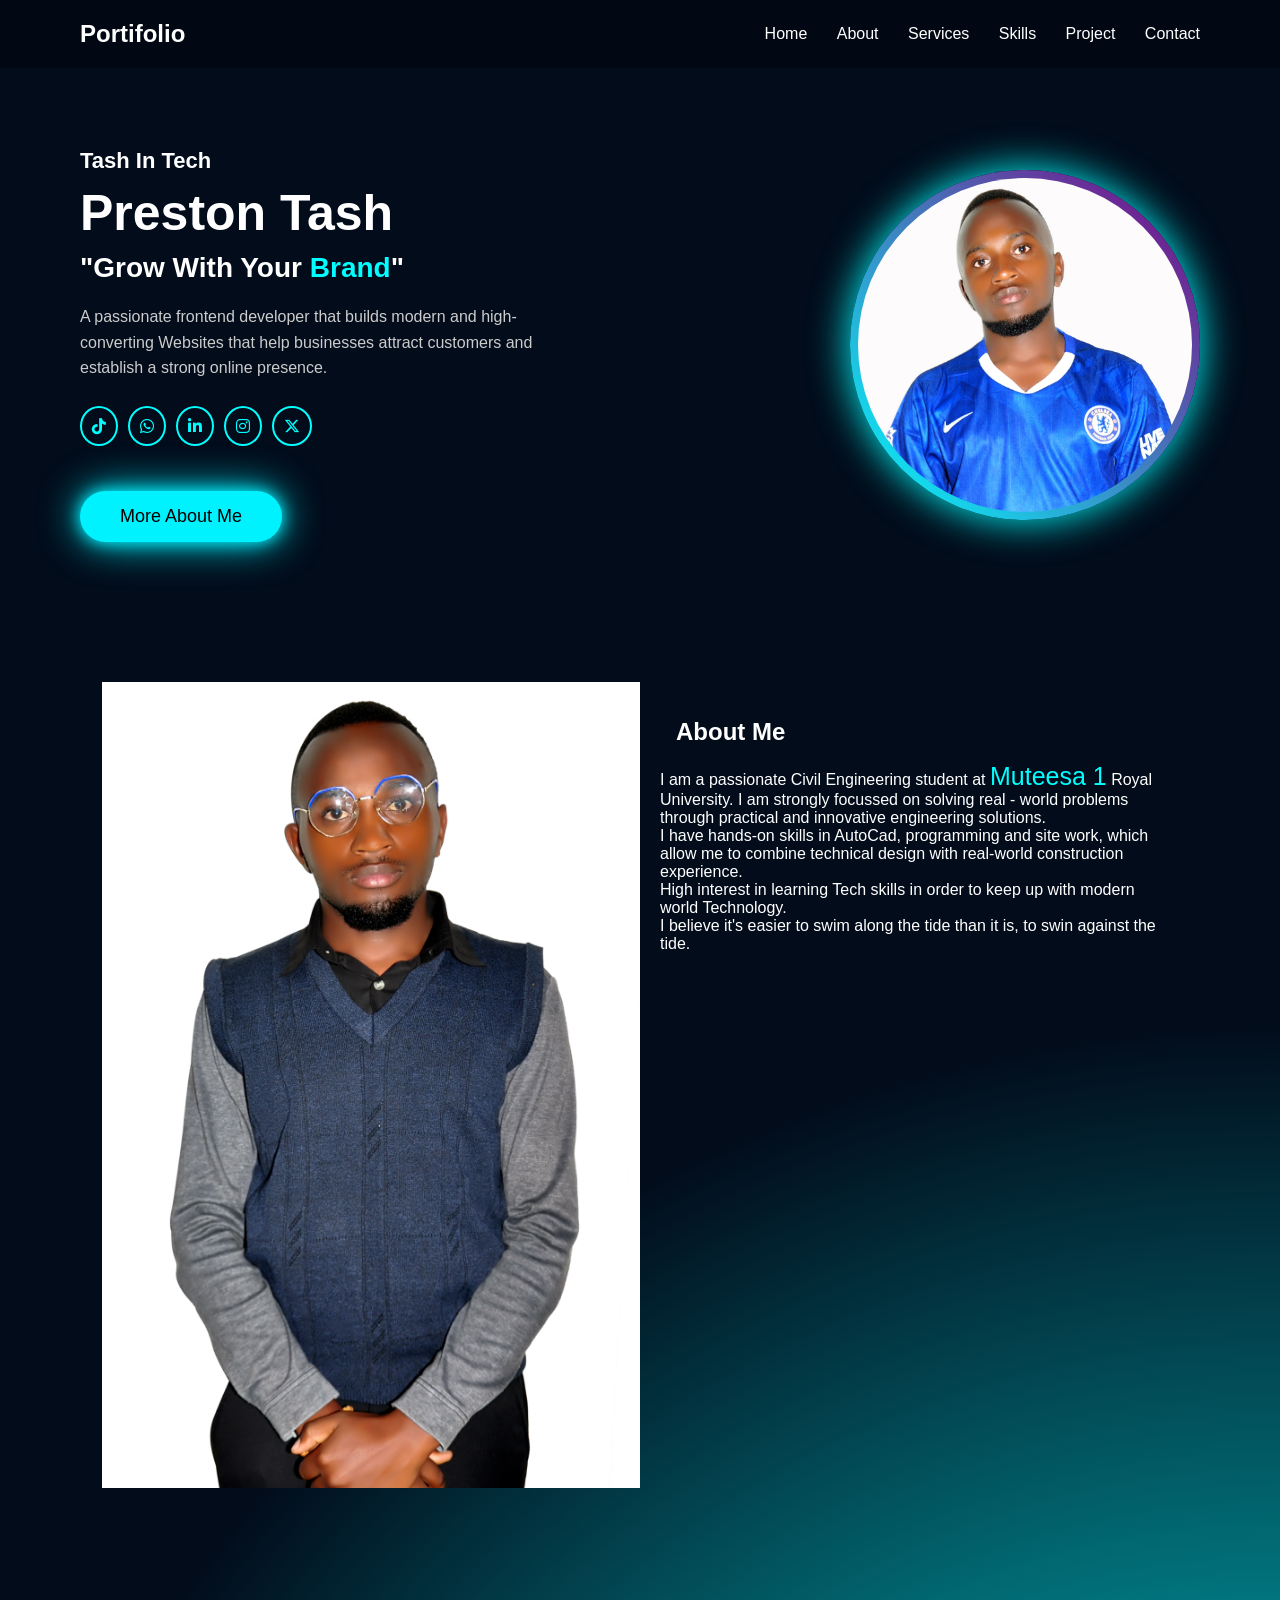
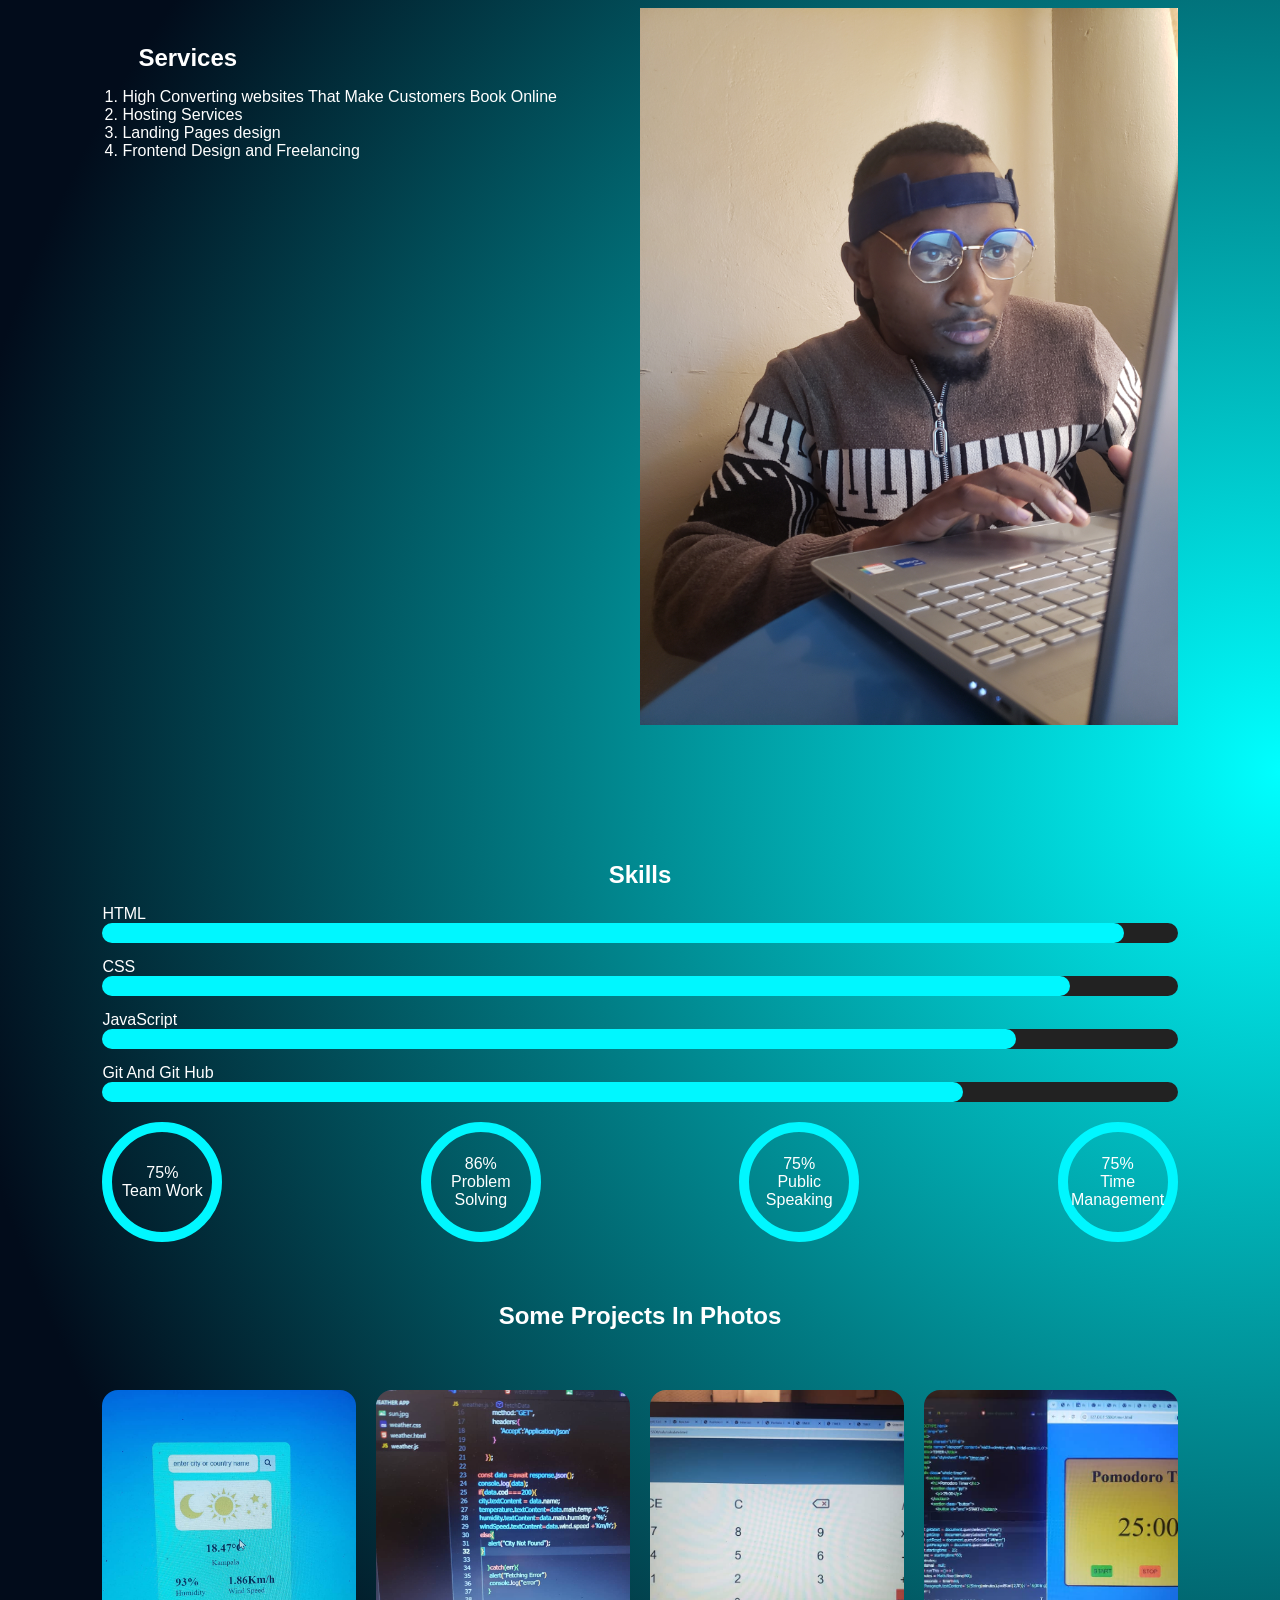
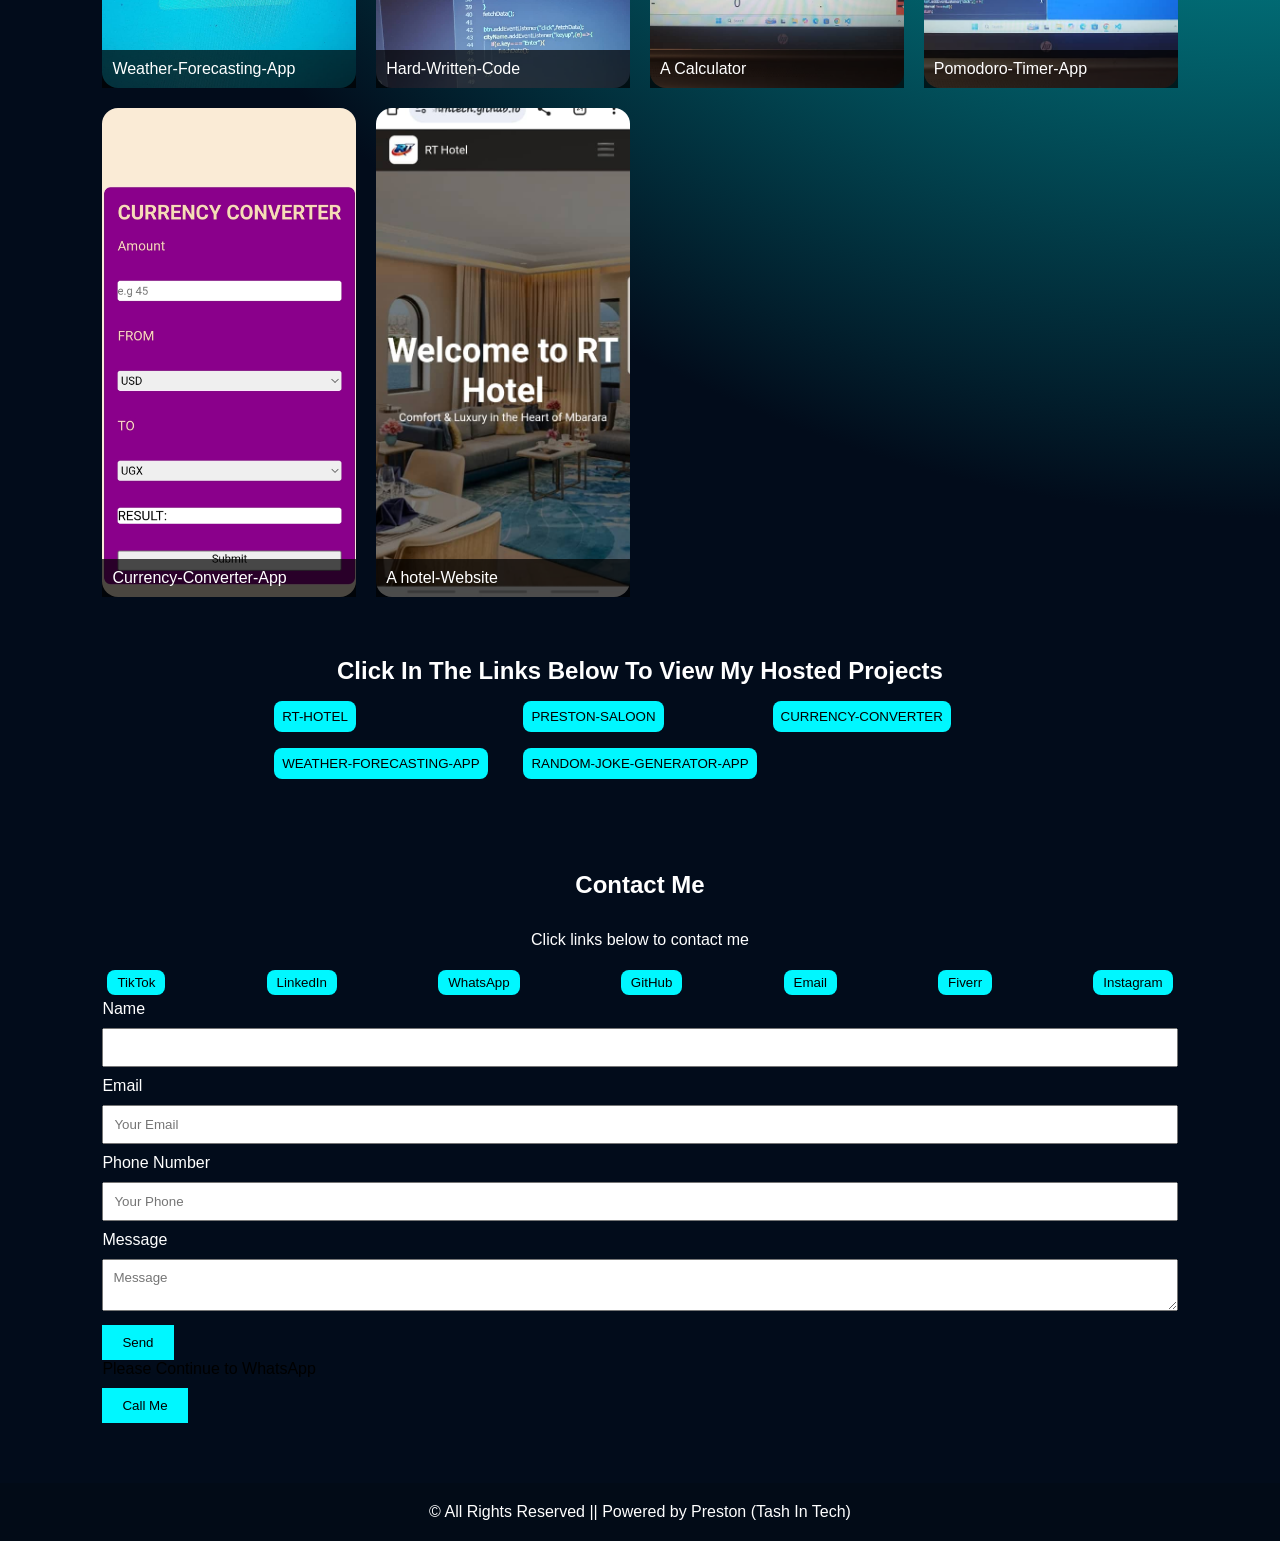
==== index.html @ aee13a24 "Update and rename preston.html to index.html" ====
<!DOCTYPE html>
<html lang="en">
<head>
  <meta charset="UTF-8">
  <title>Portfolio Hero</title>
  <link rel="stylesheet" href="preston.css">
  <link rel="stylesheet" href="https://cdnjs.cloudflare.com/ajax/libs/font-awesome/6.5.0/css/all.min.css">
</head>
<body>

<header class="animate">
  <div class="logo"class="animate" >Portifolio</div>
  <nav>
    <a href="#home" class="animate">Home</a>
    <a href="#about" class="animate">About</a>
    <a href="#services" class="animate">Services</a>
    <a href="#skills" class="animate">Skills</a>
    <a href="#project" class="animate">Project</a>
    <a href="#contactForm" class="animate">Contact</a>
  </nav>
</header>

<section class="hero" id="home">
  <div class="hero-text">
    <h3 class="animate">Tash In Tech</h3>
    <h1 class="animate">Preston Tash</h1>
    <h2 class="animate">"Grow With Your <span>Brand</span>"</h2>
    <p class="animate">
      A passionate frontend developer that builds modern and high-converting Websites that help businesses attract customers and establish a strong online presence.
    </p>
<div class="social-links animate" >
  <a href="https://www.tiktok.com/@tashintech" target="_blank" class="icon tiktok"><i class="fa-brands fa-tiktok"></i></a>
  <a href="https://wa.me/256759258767"target="_blank" class="icon whatsapp"><i class="fa-brands fa-whatsapp"></i></a>
  <a href="https://www.linkedin.com/in/" target="_blank" class="icon linkedin"><i class="fa-brands fa-linkedin-in"></i></a>
  <a href="https://www.instagram.com/tashintech2" target="_blank" class="icon instagram"><i class="fa-brands fa-instagram"></i></a>
  <a href="https://www.twitter.com/TASHPRESTON2" target="_blank" class="icon x"><i class="fa-brands fa-x-twitter"></i></a>
</div>
    <a href="#about"><button class="button-more animate" class="animate">More About Me</button></a>
  </div>

  <div class="hero-img">
    <div class="glow">
      <img src="assets/prestontash.jpg" alt="profile photo" loading="lazy">
    </div>
  </div>
</section>
<section id="about">
<img src="assets/tashobya.JPG" alt="My photo" loading="lazy">
<div>
<h2 class="animate" id="about">About Me</h2>
<p class="animate">
I am a passionate Civil Engineering student at <span class="university">Muteesa 1</span> Royal  University. I am strongly focussed on solving 
real - world problems through practical and innovative engineering solutions.
</p>
<p class="animate">I have hands-on skills in AutoCad, programming and site work, which allow me to combine technical design with real-world construction experience.</p>
<p class="animate">High interest in learning Tech skills in order to keep up with modern world Technology. </p>
<p class="animate">I believe it's easier to swim along the tide than it is, to swin against the tide.</p>
</div>
</section>

<section id="services">
<div>
<h2 class="animate">Services</h2>
<ol class="animate">
  <li>High Converting websites That Make Customers Book Online</li>
  <li>Hosting Services</li>
  <li>Landing Pages design</li>
  <li>Frontend Design and Freelancing</li>
</ol>
</div>
<img src="assets/kapllay.jpg" alt="me while building a portifolio">
</section>

<section id="skills">
<h2 class="skill-head animate">Skills</h2>

<div class="skills-bars animate">
<p class="animate">HTML</p>
<div class="skill-bar animate"><div style="width:95%"></div></div>

<p class="animate">CSS</p>
<div class="skill-bar animate"><div style="width:90%"></div></div>

<p class="animate">JavaScript</p>
<div class="skill-bar animate"><div style="width:85%"></div></div>

<p class="animate">Git And Git Hub</p>
<div class="skill-bar animate"><div style="width:80%"></div></div>
</div>

<div class="circles">
<div class="circle animate">75%<br>Team Work</div>
<div class="circle animate">86%<br>Problem Solving</div>
<div class="circle animate">75%<br>Public Speaking</div>
<div class="circle animate">75%<br>Time Management</div>
</div>
</section>

<div id="project" class="animate"><h2>Some Projects In Photos </h2></div>
<section class="projects" id="projects">


<div class="project">
<img width="40" src="assets/weather-app.jpeg" loading="lazy" alt="weather-app">
<p class="animate">Weather-Forecasting-App</p>
</div>

<div class="project">
<img src="assets/writtencode.jpeg" alt="written-code" loading="lazy">
<p class="animate">Hard-Written-Code</p>
</div>

<div class="project">
<img src="assets/calculator.jpeg" alt="calculator-app" loading="lazy">
<p class="animate">A Calculator</p>
</div>

<div class="project">
<img src="assets/pomodoro-timer.jpeg" alt="weather-app" loading="lazy">
<p class="animate">Pomodoro-Timer-App</p>
</div>
<div class="project">
  <img src="assets/currency-converter.jpeg" alt="currency converter" loading="lazy">
<p class="animate">Currency-Converter-App</p>
</div>

<div class="project">
  <img src="assets/Hotel-website.jpeg" alt="hotel-website" loading="lazy">
<p class="animate">A hotel-Website</p>
</div>
</section>


<div class="project-links animate">
  <h2 class="animate">Click In The Links Below To View My Hosted Projects</h2>
  <div class="specific-project">
<a href="https://tashintech.github.io/RT-HOTEL/" target="_blank"><button>RT-HOTEL</button></a>
<a href="https://tashintech.github.io/preston-saloon/" target="_blank"><button>PRESTON-SALOON</button></a>
<a href="https://tashintech.github.io/Currency-converter/" target="_blank"><button>CURRENCY-CONVERTER</button></a>

<a href="https://tashintech.github.io/Weather-app/" target="_blank"><button>WEATHER-FORECASTING-APP</button></a>
<a href="https://tashintech.github.io/Dad-Jokes-Generator/" target="_blank"><button>RANDOM-JOKE-GENERATOR-APP</button></a>
</div>

</div>


<section id="contact">
<h2 class="animate contact">Contact Me</h2>
<p class="animate contact">Click links below to contact me</p>

<div class="contact-links animate">
<a  class="animate" href="https://www.tiktok.com/@TashInTech" target="_blank"><button>TikTok</button></a>
<a  class="animate" href="https://www.Linkedin.com/in/preston-tash-123456/" target="_blank"><button>LinkedIn</button></a>
<a  class="animate" href="https://wa.me/256759258767" target="_blank"><button>WhatsApp</button></a>
<a  class="animate" href="https://github.com/tashintech" target="_blank"><button>GitHub</button></a>
<a  class="animate" href="mailto:tashpreston2002@gmail.com" target="_blank"><button>Email</button></a>
<a  class="animate" href="https://www.fiverr.com/prestontash" target="_blank"><button>Fiverr</button></a>
<a  class="animate"  href="https://www.instagram.com/tashintech2" target="_blank"><button>Instagram</button></a>
</div>

<form id="contactForm" method="POST" action="https://formsubmit.co/tashpreston2002@gmail.com">
  <!--Form submit settings-->

        <input type="hidden" name="_subject" value="New Booking Request">
      <input type="hidden" name="_captcha" value="false">
      <input type="hidden" name="_template" value="table">

  <label  for="name">Name</label>
  <input type="text" id="name" name="name" required>
 <label for="email">Email</label>
<input type="email" id="email" name="email" placeholder="Your Email" required>
<label for="phone-number">Phone Number</label>
<input type="tel" id="phone" name="phone-number" placeholder="Your Phone" required>
<label for="message">Message</label>
<textarea name="message" id="message"  placeholder="Message"></textarea>
<button type="submit" class="animate">Send</button>
</form>
<p class="caution">Please Continue to WhatsApp </p>

<button class="call-btn animate" onclick="window.location.href='tel:759258767'">Call Me</button>
</section>

<footer>
<p class="animate">© All Rights Reserved || Powered by Preston (Tash In Tech)</p>
</footer>

<script src="preston.js" defer></script>
</body>

</html>
---- preston.css ----
* {
  margin: 0;
  padding: 0;
  box-sizing: border-box;
  font-family: Arial, sans-serif;
}

body {
  background: radial-gradient(circle at right, #0ff, #020c1b, #020c1b);
  color: white;
}

/* NAVBAR */
header {
  display: flex;
  justify-content: space-between;
  align-items: center;
  padding: 20px 80px;
  background: rgba(0,0,0,0.3);
}

.logo {
  font-size: 24px;
  font-weight: bold;
}

nav a {
  margin-left: 25px;
  text-decoration: none;
  color: white;
  font-size: 16px;
}

/* HERO */
.hero {
  display: flex;
  justify-content: space-between;
  align-items: center;
  padding: 80px;
}

.hero-text {
  max-width: 500px;
}

.hero-text h3 {
  font-size: 22px;
  margin-bottom: 10px;
}

.hero-text h1 {
  font-size: 50px;
  margin-bottom: 10px;
}

.hero-text h2 {
  font-size: 28px;
}

.hero-text span {
  color: #00ffff;
}

.hero-text p {
  margin-top: 20px;
  line-height: 1.6;
  color: #ccc;
}

.social-links {
  margin: 25px 0;
  display: flex;
}

.social-links i{
  border: 2px solid cyan;
  border-radius: 50%;
  padding: 10px;
  margin-right: 10px;
  color: cyan;
  cursor: pointer;
}

/* Glow Button */
.button-more {
  margin-top: 20px;
  padding: 15px 40px;
  border: none;
  border-radius: 30px;
  font-size: 18px;
  cursor: pointer;
  color: #000;
  background: #00f2ff;
  box-shadow: 0 0 15px #00f2ff, 0 0 40px #00f2ff;
  transition: 0.3s;
}

.button-more:hover {
  box-shadow: 0 0 30px #00f2ff, 0 0 70px #00f2ff;
  transform: scale(1.05);
}


/* IMAGE GLOW */
.hero-img .glow {
  width: 350px;
  height: 350px;
  border-radius: 50%;
  padding: 8px;
  background: linear-gradient(45deg, cyan, purple);
  display: flex;
  justify-content: center;
  align-items: center;
  box-shadow: 0 0 40px cyan;
}

.hero-img img {
  width: 100%;
  height: 100%;
  border-radius: 50%;
  object-fit: cover;
}



/* ABOUT & SERVICES */
#about,#services{
display:flex;
flex-wrap:wrap;
padding:60px 8%;
}
.university{
  color: #00ffff;
  font-size: 25px;
}

#about h2,#services h2{
  padding: 1rem;
}

#about img,#services img{
width:50%;
object-fit:cover;
}

#about div,#services div{
width:50%;
padding:20px;
}

/* SKILLS */
#skills{
  padding:60px 8%}

  .skill-head{
    text-align: center;
  }

#skills h2{
padding: 1rem;
}

.skill-bar{
background:#222;
border-radius:10px;
margin-bottom:15px;
}

img:hover{
  transform: scale(1.1);
  transition: 0.8s;
}

.skill-bar div{
background:#00f7ff;
height:20px;
border-radius:10px;
}

.circles{
display:flex;
justify-content: space-between;
gap:20px;
margin-top:20px;
flex-wrap:wrap;
}

.circle{
width:120px;
height:120px;
border-radius:50%;
border:10px solid #00f7ff;
display:flex;
align-items:center;
justify-content:center;
text-align:center;
}

/* PROJECTS */
#project{
  text-align: center;
}
.projects{
display:grid;
grid-template-columns:repeat(auto-fit,minmax(250px,1fr));
gap:20px;
padding:60px 8%;
}

.project{
position:relative;
}

.project img{
  object-fit: cover;
  width: 100%;
  height: 100%;
  border-radius: 1rem;
}

.project p{
position:absolute;
bottom:0;
background:rgba(0,0,0,0.7);
width:100%;
padding:10px;
}

.project-links{
  display: flex;
  flex-direction: column;
  justify-content: center;
  align-items: center;
}
.specific-project{
  display: grid;
  grid-template-columns: 1fr 1fr 1fr;
  margin-top: 1rem;
  margin-bottom:1rem ;
  gap: 1rem;
}
.specific-project button{
  background:#00f7ff;
  border: none;
  border-radius: 0.5rem;
  padding: 0.5rem;
}

/* CONTACT */
#contact{
background:linear-gradient(rgba(0,0,0,0.6)),url("/assets/prestontash.jpg");
background-size:cover;
padding:60px 8%;
}

.contact{
  text-align: center;
  color:white;
padding: 1rem;
}
.contact-links{
  display: flex;
  justify-content: space-between;
  align-items: center;
}
.contact-links button{
  background:#00f7ff;
  border: none;
  padding:5px 10px;
  border-radius: 0.5rem;
}

.contact-links a{
margin:5px;
color:black;
text-decoration:none;
}

form input,form textarea{
width:100%;
padding:10px;
margin:10px 0;
}

form button{
padding:10px 20px;
border:none;
background:#00f7ff;
cursor:pointer;
}

.call-btn{
margin-top:10px;
padding:10px 20px;
background:#00f7ff;
border:none;
cursor:pointer;
}
.caution{
  color: black;
}
label{
  color: white;
}

/* FOOTER */
footer{
text-align:center;
padding:20px;
background:#020b17;
}

 /*ANIMATION*/ 
.animate{
opacity:0;
transform:translateY(-40px);
}

.animate.show{
animation:bounceIn 0.9s ease forwards;
}

@keyframes bounceIn{
to{
opacity: 1;
transform: translateY(0);
}}
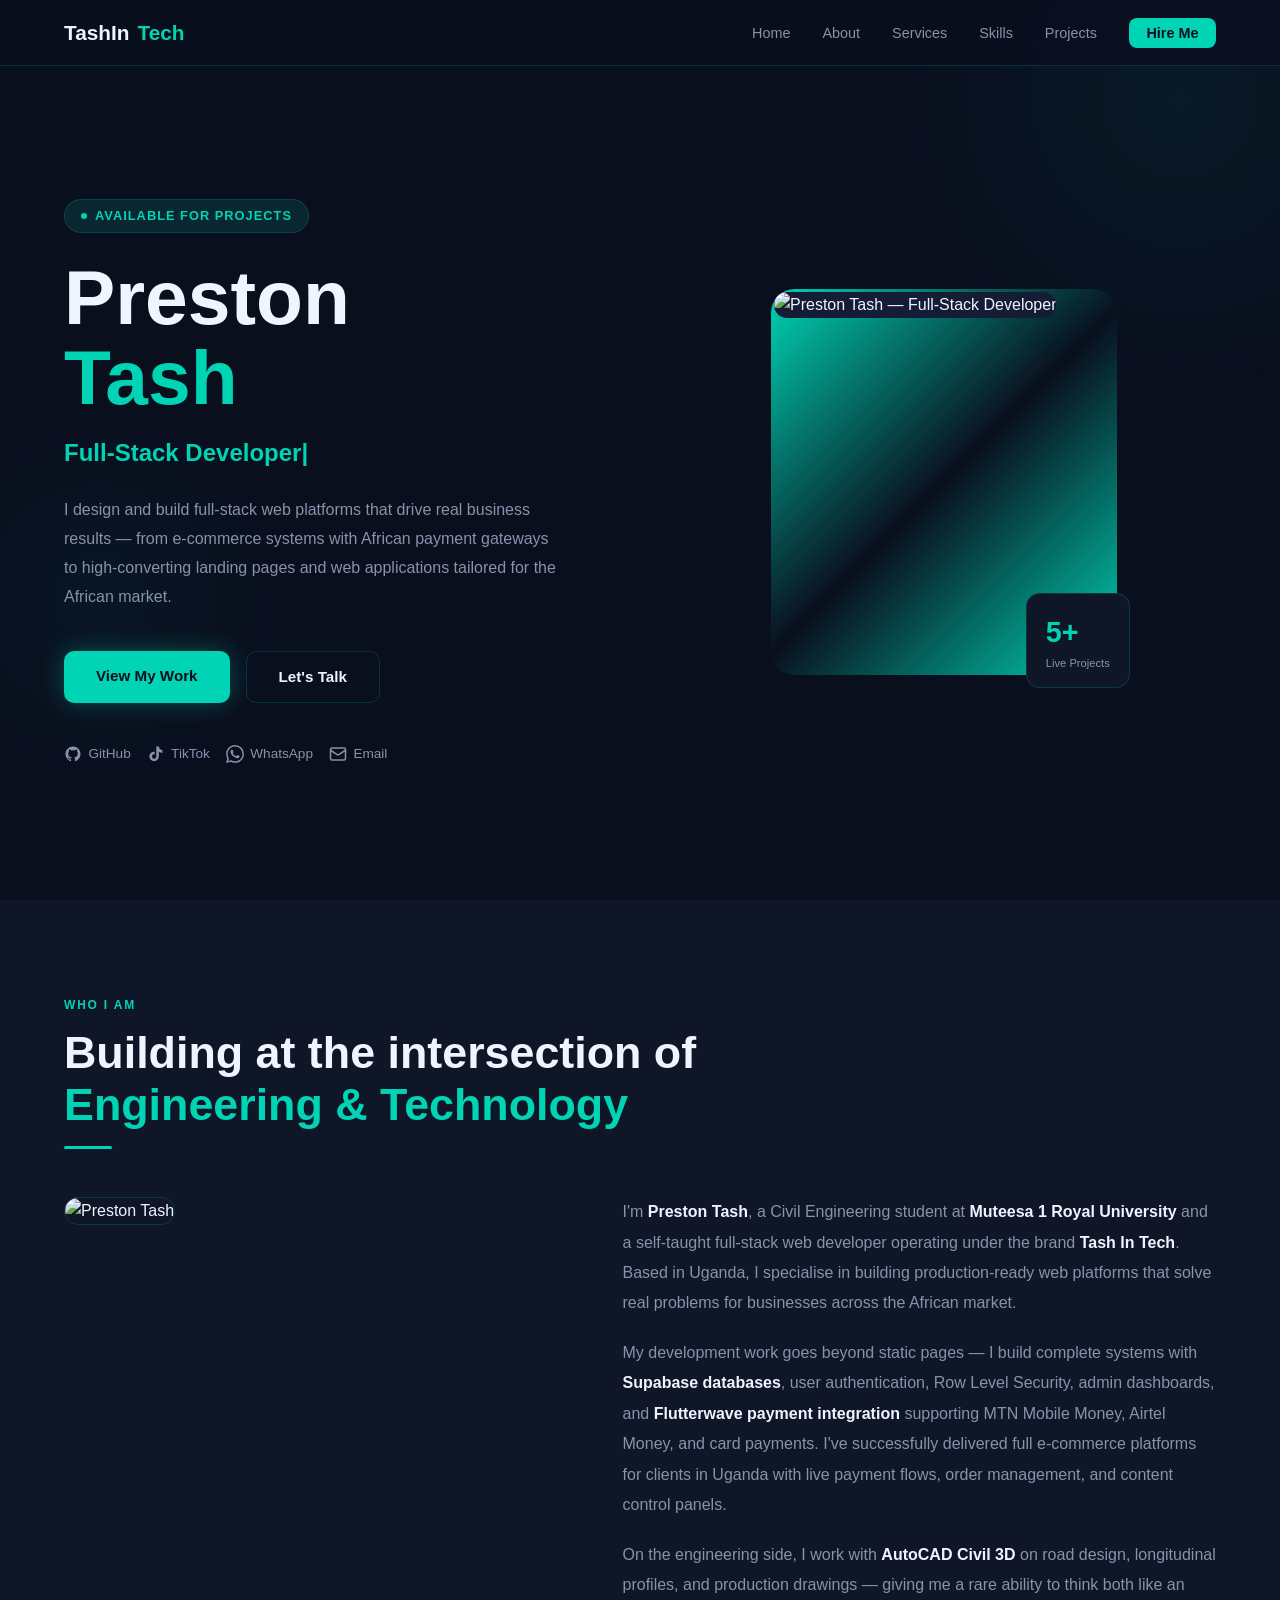
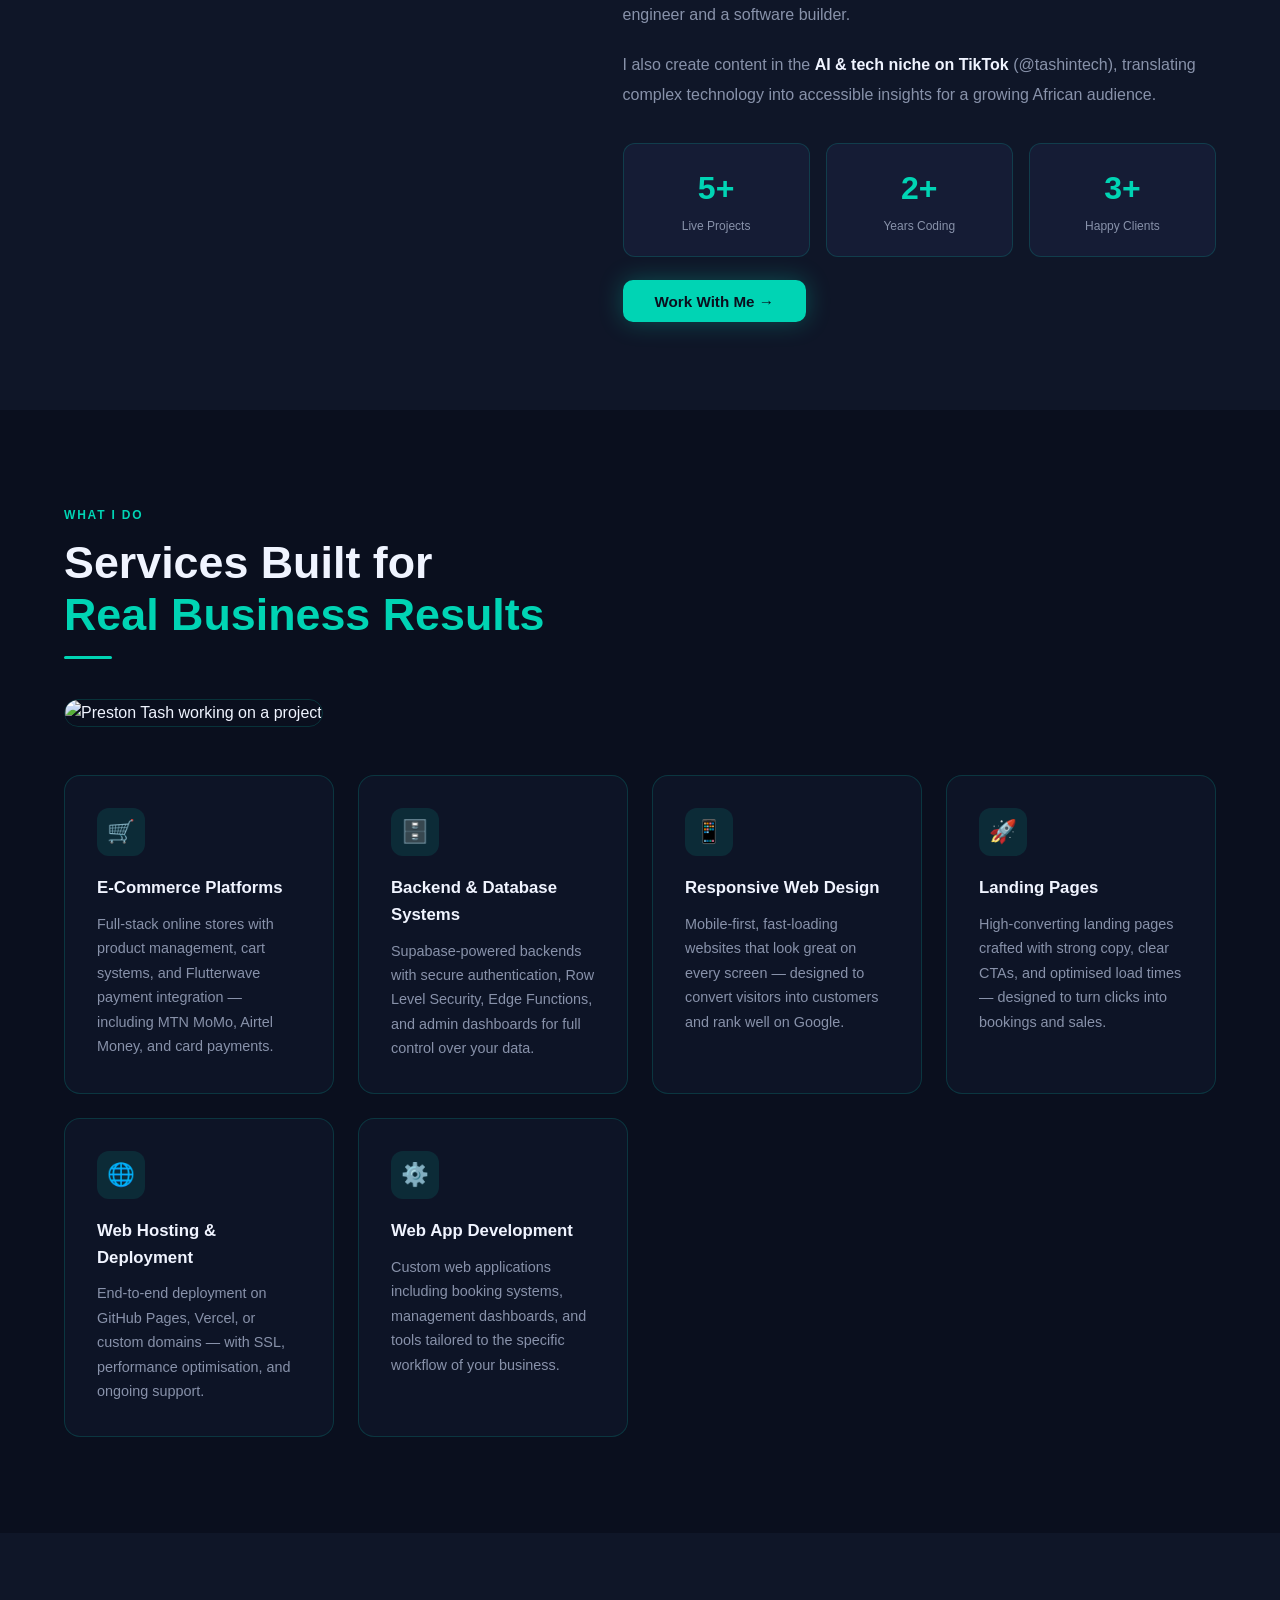
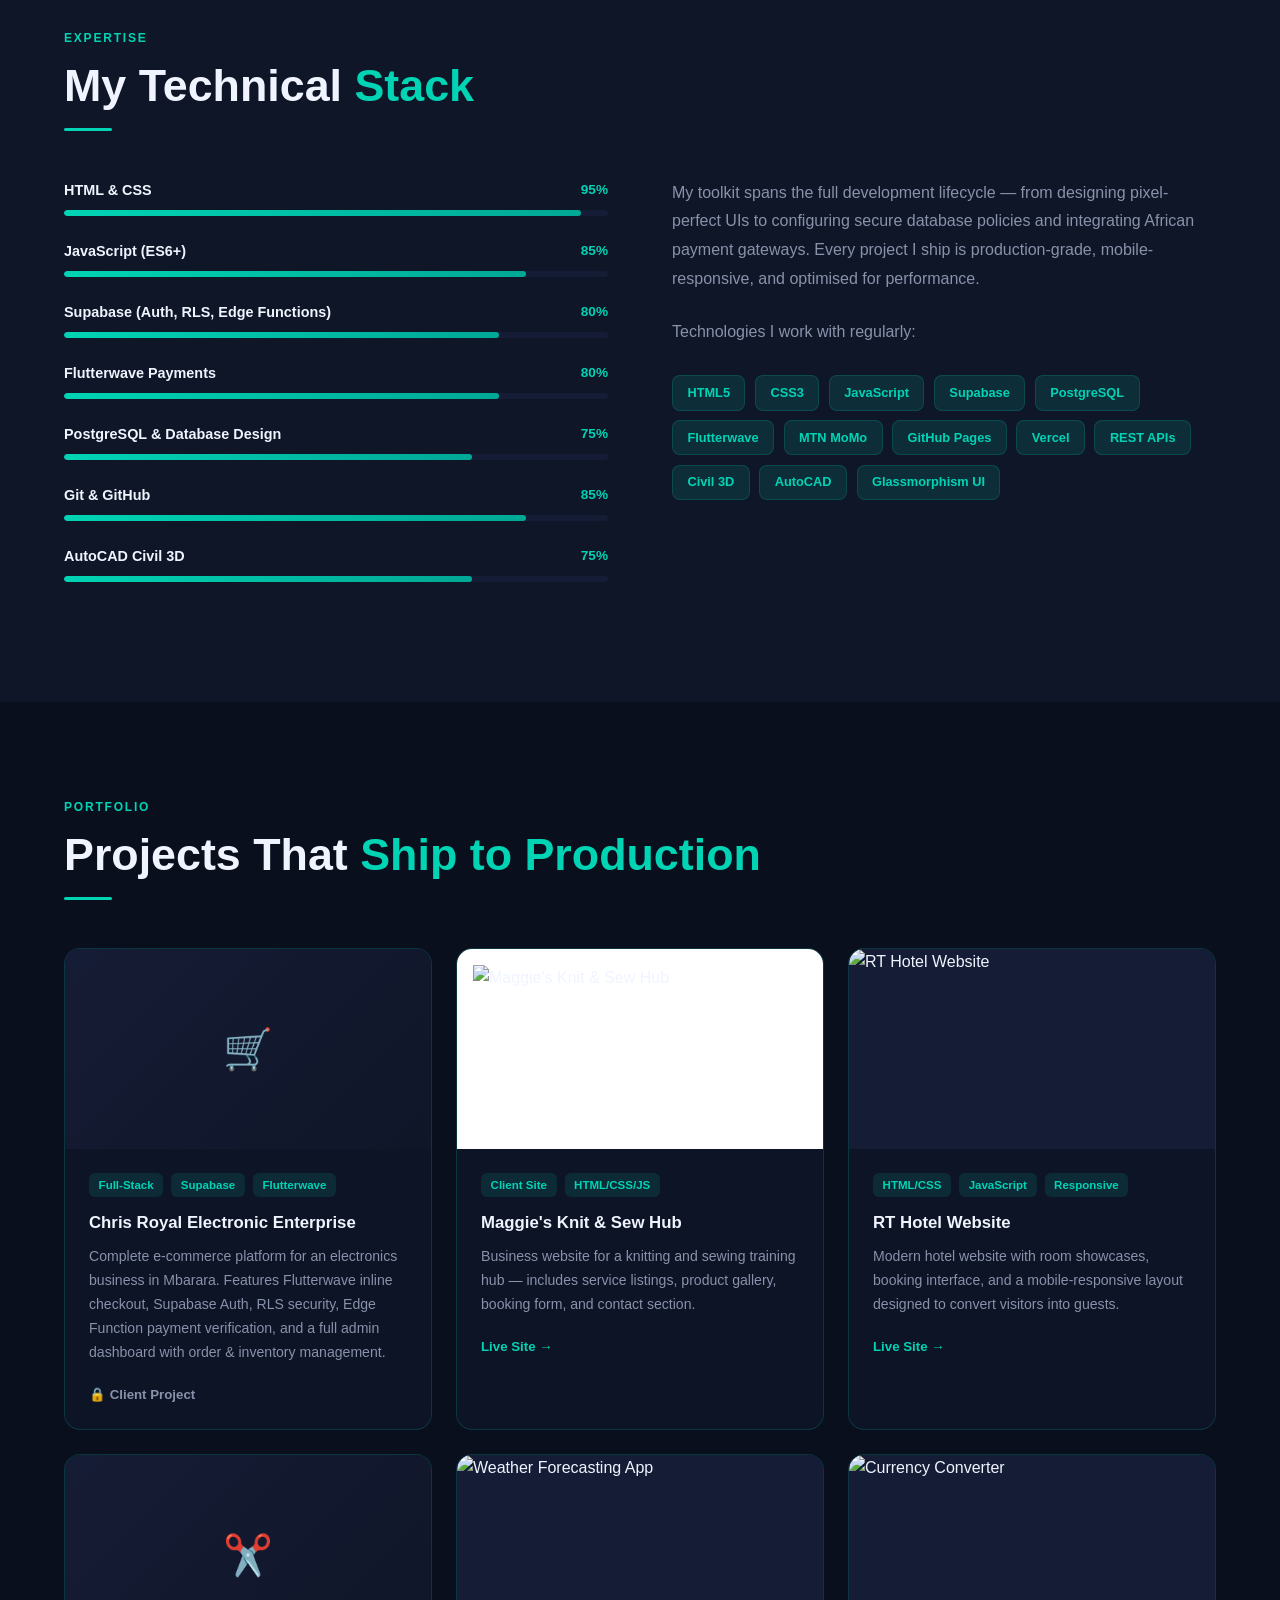
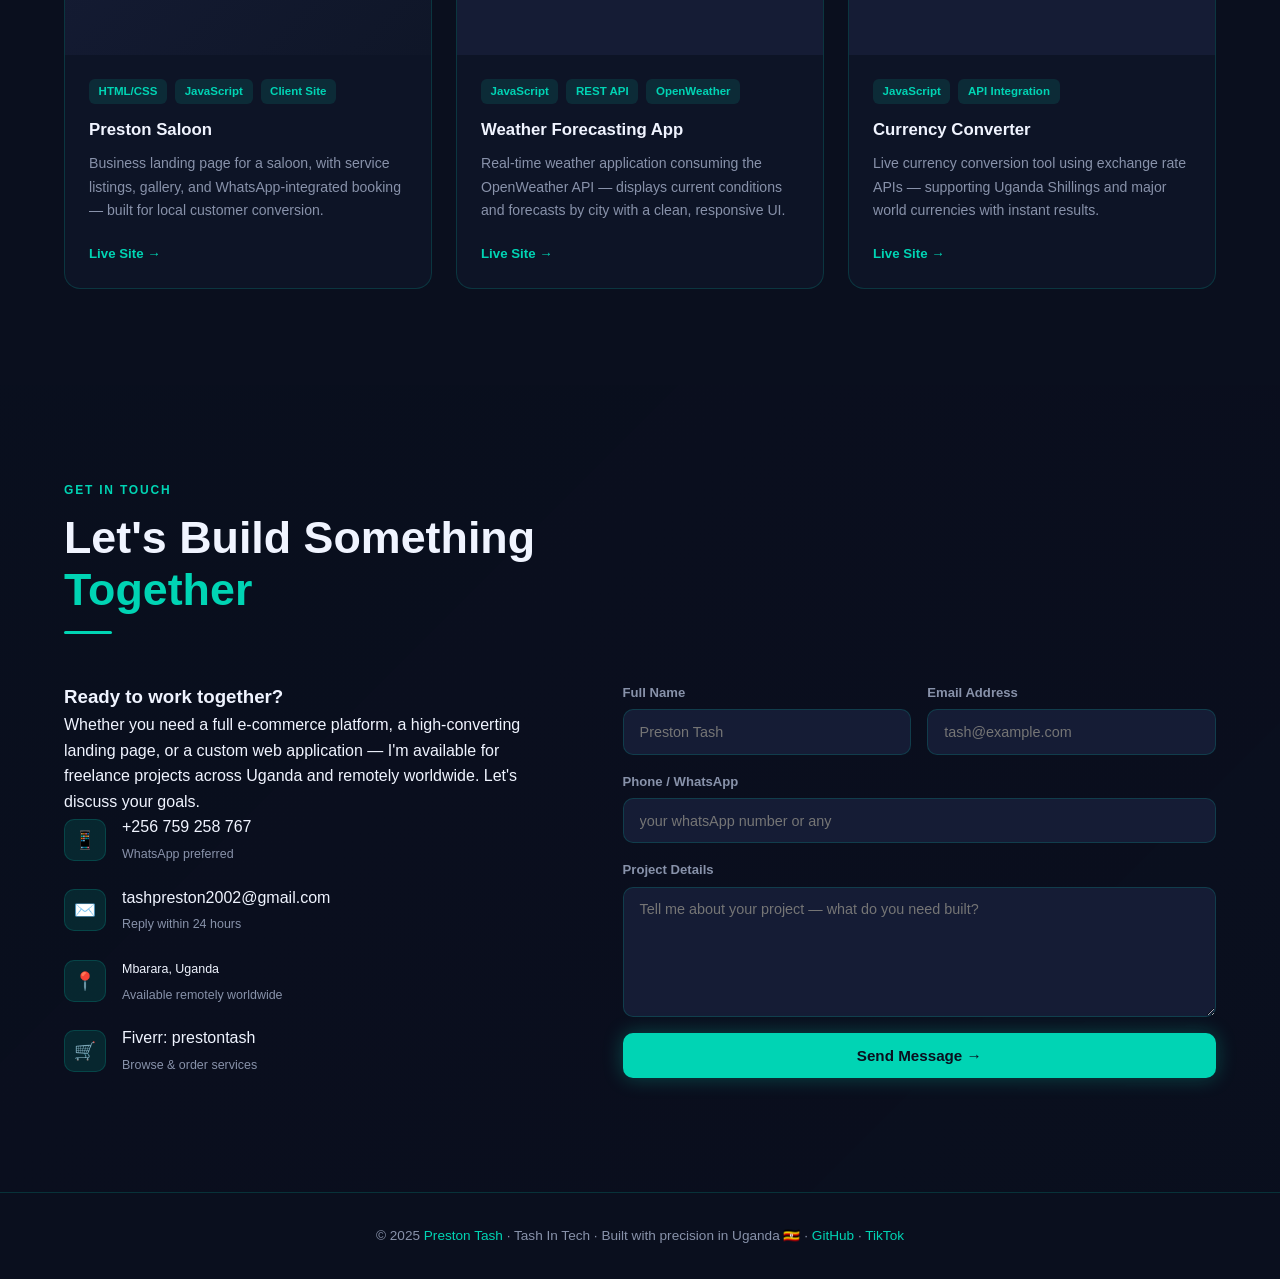
==== commit be2b446c: "Add files via upload" ====
--- a/index.html
+++ b/index.html
@@ -1,191 +1,1082 @@
 <!DOCTYPE html>
 <html lang="en">
 <head>
-  <meta charset="UTF-8">
-  <title>Portfolio Hero</title>
-  <link rel="stylesheet" href="preston.css">
-  <link rel="stylesheet" href="https://cdnjs.cloudflare.com/ajax/libs/font-awesome/6.5.0/css/all.min.css">
+  <meta charset="UTF-8" />
+  <meta name="viewport" content="width=device-width, initial-scale=1.0" />
+  <meta name="description" content="Preston Tash — Full-Stack Web Developer & Civil Engineering Student based in Kampala, Uganda. I build e-commerce platforms, Supabase backends, and Flutterwave payment systems for African businesses." />
+  <meta name="keywords" content="Preston Tash, TashInTech, Tash In Tech, web developer Uganda, full-stack developer Kampala, Supabase developer Uganda, Flutterwave integration Uganda, civil engineering Uganda, freelance web developer , website design Uganda" />
+  <meta name="author" content="Preston Tash" />
+  <meta name="robots" content="index, follow" />
+  <meta name="theme-color" content="#00D4B4" />
+  <link rel="canonical" href="https://portifolio.prestontash.com/" />
+
+  <!-- Open Graph -->
+  <meta property="og:title" content="Preston Tash | Full-Stack Developer & Civil Engineer — Uganda" />
+  <meta property="og:description" content="I build modern web platforms that drive real business results — e-commerce with African payment gateways, Supabase backends, and high-converting landing pages." />
+  <meta property="og:image" content="https://portifolio.prestontash.com/assets/prestontash.jpg" />
+  <meta property="og:url" content="https://portifolio.prestontash.com/" />
+  <meta property="og:type" content="website" />
+  <meta property="og:locale" content="en_UG" />
+  <meta property="og:site_name" content="TashInTech" />
+
+  <!-- Twitter Card -->
+  <meta name="twitter:card" content="summary_large_image" />
+  <meta name="twitter:site" content="@TASHPRESTON2" />
+  <meta name="twitter:creator" content="@TASHPRESTON2" />
+  <meta name="twitter:title" content="Preston Tash | Full-Stack Developer Uganda" />
+  <meta name="twitter:description" content="Full-Stack Web Developer & Civil Engineering Student. Building for the African market with Supabase & Flutterwave." />
+  <meta name="twitter:image" content="https://portifolio.prestontash.com/assets/prestontash.jpg" />
+
+  <title>Preston Tash | Full-Stack Web Developer & Civil Engineer — Kampala, Uganda</title>
+
+  <!-- JSON-LD Structured Data -->
+  <script type="application/ld+json">
+  {
+    "@context": "https://schema.org",
+    "@type": "Person",
+    "name": "Preston Tash",
+    "alternateName": "TashInTech",
+    "url": "https://portifolio.prestontash.com/",
+    "image": "https://portifolio.prestontash.com/assets/prestontash.jpg",
+    "jobTitle": "Full-Stack Web Developer",
+    "description": "Full-Stack Web Developer and Civil Engineering Student based in Mbarara, Uganda. Specialising in Supabase, Flutterwave payments, and e-commerce platforms for African businesses.",
+    "address": {
+      "@type": "PostalAddress",
+      "addressLocality": "Mbarara",
+      "addressCountry": "UG"
+    },
+    "sameAs": [
+      "https://github.com/tashintech",
+      "https://www.tiktok.com/@tashintech",
+      "https://www.fiverr.com/prestontash",
+      "https://www.instagram.com/tashintech2",
+      "https://www.twitter.com/TASHPRESTON2"
+    ],
+    "knowsAbout": [
+      "Web Development",
+      "Supabase",
+      "Flutterwave",
+      "JavaScript",
+      "Civil Engineering",
+      "AutoCAD Civil 3D",
+      "E-Commerce Development",
+      "African Payment Gateways"
+    ],
+    "offers": {
+      "@type": "Offer",
+      "description": "Freelance web development services including e-commerce platforms, landing pages, and full-stack web applications",
+      "areaServed": "Uganda"
+    }
+  }
+  </script>
+  <link rel="preconnect" href="https://fonts.googleapis.com" />
+  <link rel="preconnect" href="https://fonts.gstatic.com" crossorigin />
+  <link href="https://fonts.googleapis.com/css2?family=Syne:wght@400;600;700;800&family=Inter:wght@300;400;500;600&display=swap" rel="stylesheet" />
+  <style>
+    *, *::before, *::after { box-sizing: border-box; margin: 0; padding: 0; }
+
+    :root {
+      --bg: #0A0F1E;
+      --bg2: #0F1628;
+      --bg3: #151c35;
+      --teal: #00D4B4;
+      --teal-dim: rgba(0,212,180,0.12);
+      --teal-glow: rgba(0,212,180,0.3);
+      --white: #F0F4FF;
+      --muted: #8892AA;
+      --border: rgba(0,212,180,0.18);
+      --card: rgba(15,22,40,0.85);
+      --radius: 16px;
+      --font-display: 'poppins', sans-serif;
+      --font-body: 'poppins',sans-serif;
+    }
+
+    html { scroll-behavior: smooth; }
+
+    body {
+      font-family: var(--font-body);
+      background: var(--bg);
+      color: var(--white);
+      line-height: 1.6;
+      overflow-x: hidden;
+    }
+
+    /* ── SCROLLBAR ── */
+    ::-webkit-scrollbar { width: 4px; }
+    ::-webkit-scrollbar-track { background: var(--bg); }
+    ::-webkit-scrollbar-thumb { background: var(--teal); border-radius: 2px; }
+
+    /* ── NAV ── */
+    nav {
+      position: fixed; top: 0; left: 0; right: 0; z-index: 100;
+      display: flex; align-items: center; justify-content: space-between;
+      padding: 1rem 5%;
+      background: rgba(10,15,30,0.85);
+      backdrop-filter: blur(16px);
+      border-bottom: 1px solid var(--border);
+      transition: all 0.3s ease;
+    }
+    .nav-logo {
+      font-family: var(--font-display);
+      font-weight: 800; font-size: 1.3rem;
+      color: var(--white); text-decoration: none;
+      display: flex; align-items: center; gap: 0.5rem;
+    }
+    .nav-logo span { color: var(--teal); }
+    .nav-links { display: flex; gap: 2rem; list-style: none; }
+    .nav-links a {
+      color: var(--muted); text-decoration: none;
+      font-size: 0.9rem; font-weight: 500;
+      transition: color 0.2s;
+      position: relative;
+    }
+    .nav-links a::after {
+      content: ''; position: absolute; bottom: -4px; left: 0;
+      width: 0; height: 2px; background: var(--teal);
+      transition: width 0.3s;
+    }
+    .nav-links a:hover { color: var(--teal); }
+    .nav-links a:hover::after { width: 100%; }
+    .nav-cta {
+      background: var(--teal); color: var(--bg) !important;
+      padding: 0.45rem 1.1rem; border-radius: 8px;
+      font-weight: 600 !important;
+    }
+    .nav-cta:hover { background: #00bfa0 !important; color: var(--bg) !important; }
+    .nav-cta::after { display: none !important; }
+
+    /* Hamburger */
+    .hamburger {
+      display: none; flex-direction: column; gap: 5px;
+      cursor: pointer; background: none; border: none; padding: 4px;
+    }
+    .hamburger span {
+      display: block; width: 24px; height: 2px;
+      background: var(--white); border-radius: 2px;
+      transition: all 0.3s;
+    }
+    .hamburger.open span:nth-child(1) { transform: rotate(45deg) translate(5px,5px); }
+    .hamburger.open span:nth-child(2) { opacity: 0; }
+    .hamburger.open span:nth-child(3) { transform: rotate(-45deg) translate(5px,-5px); }
+
+    .mobile-menu {
+      display: none; position: fixed; top: 65px; left: 0; right: 0;
+      background: rgba(10,15,30,0.98); backdrop-filter: blur(20px);
+      padding: 2rem; flex-direction: column; gap: 1.5rem;
+      border-bottom: 1px solid var(--border); z-index: 99;
+    }
+    .mobile-menu.open { display: flex; }
+    .mobile-menu a {
+      color: var(--white); text-decoration: none;
+      font-size: 1.1rem; font-weight: 500; padding: 0.5rem 0;
+      border-bottom: 1px solid var(--border);
+    }
+
+    /* ── HERO ── */
+    #home {
+      min-height: 100vh;
+      display: flex; align-items: center;
+      padding: 8rem 5% 4rem;
+      position: relative; overflow: hidden;
+    }
+    .hero-grid {
+      display: grid; grid-template-columns: 1fr 1fr;
+      gap: 4rem; align-items: center; max-width: 1200px; margin: 0 auto; width: 100%;
+    }
+    .hero-eyebrow {
+      display: inline-flex; align-items: center; gap: 0.5rem;
+      background: var(--teal-dim); border: 1px solid var(--border);
+      border-radius: 100px; padding: 0.35rem 1rem;
+      font-size: 0.8rem; font-weight: 600; color: var(--teal);
+      letter-spacing: 0.08em; text-transform: uppercase;
+      margin-bottom: 1.5rem;
+    }
+    .hero-eyebrow::before {
+      content: ''; width: 6px; height: 6px;
+      background: var(--teal); border-radius: 50%;
+      animation: blink 1.5s infinite;
+    }
+    @keyframes blink { 0%,100%{opacity:1} 50%{opacity:0.2} }
+
+    .hero-name {
+      font-family: var(--font-display);
+      font-size: clamp(2.8rem, 6vw, 5rem);
+      font-weight: 800; line-height: 1.05;
+      margin-bottom: 1rem;
+    }
+    .hero-name .accent { color: var(--teal); }
+
+    .typewriter-wrap {
+      font-family: var(--font-display);
+      font-size: clamp(1.1rem, 2.5vw, 1.5rem);
+      font-weight: 600; color: var(--muted);
+      margin-bottom: 1.5rem;
+      min-height: 2rem;
+    }
+    #typewriter { color: var(--teal); }
+    .cursor { color: var(--teal); animation: blink 0.8s infinite; }
+
+    .hero-desc {
+      color: var(--muted); font-size: 1rem; line-height: 1.8;
+      max-width: 500px; margin-bottom: 2.5rem;
+    }
+
+    .hero-btns { display: flex; gap: 1rem; flex-wrap: wrap; }
+    .btn-primary {
+      background: var(--teal); color: var(--bg);
+      padding: 0.8rem 2rem; border-radius: 10px;
+      font-weight: 700; font-size: 0.95rem;
+      text-decoration: none; transition: all 0.3s;
+      box-shadow: 0 0 24px var(--teal-glow);
+    }
+    .btn-primary:hover { background: #00bfa0; transform: translateY(-2px); box-shadow: 0 0 36px var(--teal-glow); }
+    .btn-outline {
+      border: 1.5px solid var(--border); color: var(--white);
+      padding: 0.8rem 2rem; border-radius: 10px;
+      font-weight: 600; font-size: 0.95rem;
+      text-decoration: none; transition: all 0.3s;
+    }
+    .btn-outline:hover { border-color: var(--teal); color: var(--teal); transform: translateY(-2px); }
+
+    .hero-socials {
+      display: flex; gap: 1rem; margin-top: 2.5rem; flex-wrap: wrap;
+    }
+    .hero-socials a {
+      display: flex; align-items: center; gap: 0.4rem;
+      color: var(--muted); text-decoration: none; font-size: 0.85rem;
+      transition: color 0.2s;
+    }
+    .hero-socials a:hover { color: var(--teal); }
+    .hero-socials svg { width: 18px; height: 18px; }
+
+    /* Hero image side */
+    .hero-image-side {
+      display: flex; justify-content: center; position: relative;
+    }
+    .hero-img-wrap {
+      position: relative; width: 340px; height: 380px;
+    }
+    .hero-img-wrap::before {
+      content: ''; position: absolute;
+      inset: -3px; border-radius: 24px;
+      background: linear-gradient(135deg, var(--teal), transparent, var(--teal));
+      animation: rotate-border 6s linear infinite;
+      z-index: 0;
+    }
+    @keyframes rotate-border { to { transform: rotate(360deg); } }
+    .hero-img-wrap img {
+      width: 100%; height: 100%; object-fit: cover; object-position: top;
+      border-radius: 22px; position: relative; z-index: 1;
+      background: var(--bg3);
+    }
+    .hero-badge {
+      position: absolute; bottom: -16px; right: -16px; z-index: 2;
+      background: var(--bg2); border: 1px solid var(--border);
+      border-radius: 14px; padding: 0.9rem 1.2rem;
+      backdrop-filter: blur(10px);
+    }
+    .hero-badge .num { font-family: var(--font-display); font-size: 1.8rem; font-weight: 800; color: var(--teal); }
+    .hero-badge .lbl { font-size: 0.7rem; color: var(--muted); }
+
+    /* BG glow */
+    .bg-glow {
+      position: fixed; pointer-events: none; z-index: -1;
+      width: 600px; height: 600px; border-radius: 50%;
+      background: radial-gradient(circle, rgba(0,212,180,0.06) 0%, transparent 70%);
+      top: -200px; right: -200px;
+    }
+    .bg-glow2 {
+      position: fixed; pointer-events: none; z-index: -1;
+      width: 400px; height: 400px; border-radius: 50%;
+      background: radial-gradient(circle, rgba(0,212,180,0.04) 0%, transparent 70%);
+      bottom: 100px; left: -100px;
+    }
+
+    /* ── SECTIONS ── */
+    section { padding: 6rem 5%; }
+    .section-inner { max-width: 1200px; margin: 0 auto; }
+    .section-label {
+      font-size: 0.75rem; font-weight: 700; color: var(--teal);
+      letter-spacing: 0.15em; text-transform: uppercase;
+      margin-bottom: 0.75rem;
+    }
+    .section-title {
+      font-family: var(--font-display);
+      font-size: clamp(1.8rem, 4vw, 2.8rem);
+      font-weight: 800; line-height: 1.15;
+      margin-bottom: 1rem;
+    }
+    .section-title .accent { color: var(--teal); }
+    .section-sub { color: var(--muted); max-width: 560px; line-height: 1.8; }
+
+    /* divider */
+    .divider {
+      width: 48px; height: 3px; background: var(--teal);
+      border-radius: 2px; margin: 1rem 0 2.5rem;
+    }
+
+    /* ── ABOUT ── */
+    #about { background: var(--bg2); }
+    .about-grid {
+      display: grid; grid-template-columns: 1fr 1.2fr;
+      gap: 4rem; align-items: start; margin-top: 3rem;
+    }
+    .about-img {
+      border-radius: var(--radius); width: 100%;
+      aspect-ratio: 4/5; object-fit: cover; object-position: top;
+      border: 1px solid var(--border);
+    }
+    .about-text p { color: var(--muted); line-height: 1.9; margin-bottom: 1.2rem; }
+    .about-text strong { color: var(--white); }
+    .stats-row {
+      display: grid; grid-template-columns: repeat(3, 1fr);
+      gap: 1rem; margin: 2rem 0;
+    }
+    .stat-card {
+      background: var(--bg3); border: 1px solid var(--border);
+      border-radius: 12px; padding: 1.2rem;
+      text-align: center;
+    }
+    .stat-num {
+      font-family: var(--font-display);
+      font-size: 2rem; font-weight: 800; color: var(--teal);
+    }
+    .stat-lbl { font-size: 0.75rem; color: var(--muted); margin-top: 0.2rem; }
+
+    /* ── SERVICES ── */
+    .services-grid {
+      display: grid;
+      grid-template-columns: repeat(auto-fit, minmax(260px, 1fr));
+      gap: 1.5rem; margin-top: 3rem;
+    }
+    .service-card {
+      background: var(--card); border: 1px solid var(--border);
+      border-radius: var(--radius); padding: 2rem;
+      transition: all 0.3s; position: relative; overflow: hidden;
+    }
+    .service-card::before {
+      content: ''; position: absolute; top: 0; left: 0; right: 0;
+      height: 2px; background: linear-gradient(90deg, var(--teal), transparent);
+      opacity: 0; transition: opacity 0.3s;
+    }
+    .service-card:hover { border-color: var(--teal-glow); transform: translateY(-4px); }
+    .service-card:hover::before { opacity: 1; }
+    .service-icon {
+      width: 48px; height: 48px; background: var(--teal-dim);
+      border-radius: 12px; display: flex; align-items: center;
+      justify-content: center; margin-bottom: 1.2rem; font-size: 1.4rem;
+    }
+    .service-card h3 {
+      font-family: var(--font-display); font-size: 1.05rem;
+      font-weight: 700; margin-bottom: 0.6rem;
+    }
+    .service-card p { color: var(--muted); font-size: 0.9rem; line-height: 1.7; }
+
+    /* ── SKILLS ── */
+    #skills { background: var(--bg2); }
+    .skills-wrapper {
+      display: grid; grid-template-columns: 1fr 1fr;
+      gap: 4rem; margin-top: 3rem; align-items: start;
+    }
+    .skill-item { margin-bottom: 1.5rem; }
+    .skill-top { display: flex; justify-content: space-between; margin-bottom: 0.5rem; }
+    .skill-name { font-weight: 600; font-size: 0.9rem; }
+    .skill-pct { color: var(--teal); font-weight: 700; font-size: 0.85rem; }
+    .skill-bar {
+      height: 6px; background: var(--bg3); border-radius: 100px; overflow: hidden;
+    }
+    .skill-fill {
+      height: 100%; background: linear-gradient(90deg, var(--teal), #00a896);
+      border-radius: 100px; width: 0;
+      transition: width 1.2s cubic-bezier(0.4,0,0.2,1);
+    }
+    .tech-tags {
+      display: flex; flex-wrap: wrap; gap: 0.6rem; margin-top: 1rem;
+    }
+    .tag {
+      background: var(--teal-dim); border: 1px solid var(--border);
+      color: var(--teal); border-radius: 8px;
+      padding: 0.4rem 0.9rem; font-size: 0.8rem; font-weight: 600;
+    }
+
+    /* ── PROJECTS ── */
+    .projects-grid {
+      display: grid; grid-template-columns: repeat(auto-fit, minmax(320px, 1fr));
+      gap: 1.5rem; margin-top: 3rem;
+    }
+    .project-card {
+      background: var(--card); border: 1px solid var(--border);
+      border-radius: var(--radius); overflow: hidden;
+      transition: all 0.3s;
+    }
+    .project-card:hover { border-color: var(--teal-glow); transform: translateY(-4px); }
+    .project-img {
+      width: 100%; height: 200px; object-fit: cover;
+      display: block; background: var(--bg3);
+    }
+    .project-img-placeholder {
+      width: 100%; height: 200px;
+      background: linear-gradient(135deg, var(--bg3), var(--bg2));
+      display: flex; align-items: center; justify-content: center;
+      font-size: 2.5rem;
+    }
+    .project-body { padding: 1.5rem; }
+    .project-tags { display: flex; gap: 0.5rem; flex-wrap: wrap; margin-bottom: 0.8rem; }
+    .project-tag {
+      background: var(--teal-dim); color: var(--teal);
+      border-radius: 6px; padding: 0.2rem 0.6rem; font-size: 0.72rem; font-weight: 600;
+    }
+    .project-card h3 {
+      font-family: var(--font-display); font-weight: 700;
+      font-size: 1.05rem; margin-bottom: 0.5rem;
+    }
+    .project-card p { color: var(--muted); font-size: 0.88rem; line-height: 1.7; margin-bottom: 1.2rem; }
+    .project-links { display: flex; gap: 0.8rem; }
+    .proj-link {
+      color: var(--teal); text-decoration: none;
+      font-size: 0.83rem; font-weight: 600;
+      display: flex; align-items: center; gap: 0.3rem;
+      transition: gap 0.2s;
+    }
+    .proj-link:hover { gap: 0.5rem; }
+
+    /* ── CONTACT ── */
+    #contact {
+      background:
+        linear-gradient(135deg, rgba(10,15,30,0.93) 0%, rgba(10,15,30,0.85) 100%),
+        url('https://portifolio.prestontash.com/assets/prestontash.jpg') center top / cover no-repeat fixed;
+    }
+    .contact-grid {
+      display: grid; grid-template-columns: 1fr 1.2fr;
+      gap: 4rem; margin-top: 3rem; align-items: start;
+    }
+    .contact-info h3 {
+      font-family: var(--font-display); font-size: 1.4rem;
+      font-weight: 700; margin-bottom: 1rem;
+    }
+    .contact-info p { color: var(--muted); line-height: 1.8; margin-bottom: 2rem; }
+    .contact-item {
+      display: flex; align-items: center; gap: 1rem;
+      margin-bottom: 1.2rem;
+    }
+    .contact-icon {
+      width: 42px; height: 42px; background: var(--teal-dim);
+      border: 1px solid var(--border); border-radius: 10px;
+      display: flex; align-items: center; justify-content: center;
+      font-size: 1.1rem; flex-shrink: 0;
+    }
+    .contact-item a { color: var(--white); text-decoration: none; font-weight: 500; }
+    .contact-item a:hover { color: var(--teal); }
+    .contact-item span { color: var(--muted); font-size: 0.78rem; }
+
+    .contact-form { display: flex; flex-direction: column; gap: 1rem; }
+    .form-row { display: grid; grid-template-columns: 1fr 1fr; gap: 1rem; }
+    .form-group { display: flex; flex-direction: column; gap: 0.4rem; }
+    .form-group label { font-size: 0.82rem; font-weight: 600; color: var(--muted); }
+    .form-group input,
+    .form-group textarea {
+      background: var(--bg3); border: 1px solid var(--border);
+      border-radius: 10px; padding: 0.85rem 1rem;
+      color: var(--white); font-family: var(--font-body); font-size: 0.9rem;
+      outline: none; transition: border-color 0.2s;
+      width: 100%;
+    }
+    .form-group input:focus,
+    .form-group textarea:focus { border-color: var(--teal); }
+    .form-group textarea { resize: vertical; min-height: 130px; }
+    .form-submit {
+      background: var(--teal); color: var(--bg);
+      border: none; border-radius: 10px;
+      padding: 0.9rem 2rem; font-weight: 700; font-size: 0.95rem;
+      cursor: pointer; transition: all 0.3s; width: 100%;
+      box-shadow: 0 0 20px var(--teal-glow);
+    }
+    .form-submit:hover { background: #00bfa0; transform: translateY(-2px); }
+
+    /* ── FOOTER ── */
+    footer {
+      text-align: center; padding: 2rem 5%;
+      border-top: 1px solid var(--border);
+      color: var(--muted); font-size: 0.85rem;
+    }
+    footer a { color: var(--teal); text-decoration: none; }
+    footer span { color: var(--teal); }
+
+    /* ── FADE IN ── */
+    .fade-up {
+      opacity: 0; transform: translateY(30px);
+      transition: opacity 0.7s ease, transform 0.7s ease;
+    }
+    .fade-up.visible { opacity: 1; transform: translateY(0); }
+
+    /* ── RESPONSIVE ── */
+    @media (max-width: 900px) {
+      .hero-grid { grid-template-columns: 1fr; gap: 3rem; }
+      .hero-image-side { order: -1; }
+      .hero-img-wrap { width: 260px; height: 290px; }
+      .about-grid { grid-template-columns: 1fr; gap: 2rem; }
+      .about-img { max-width: 320px; }
+      .skills-wrapper { grid-template-columns: 1fr; gap: 2rem; }
+      .contact-grid { grid-template-columns: 1fr; gap: 2.5rem; }
+    }
+
+    @media (max-width: 680px) {
+      nav { padding: 1rem 4%; }
+      .nav-links { display: none; }
+      .hamburger { display: flex; }
+      section { padding: 4rem 4%; }
+      .hero-btns { flex-direction: column; }
+      .btn-primary, .btn-outline { text-align: center; }
+      .stats-row { grid-template-columns: repeat(3,1fr); gap: 0.6rem; }
+      .stat-num { font-size: 1.4rem; }
+      .form-row { grid-template-columns: 1fr; }
+      .projects-grid { grid-template-columns: 1fr; }
+      .services-grid { grid-template-columns: 1fr; }
+    }
+
+    @media (prefers-reduced-motion: reduce) {
+      *, *::before, *::after { animation-duration: 0.01ms !important; transition-duration: 0.01ms !important; }
+    }
+  </style>
 </head>
 <body>
 
-<header class="animate">
-  <div class="logo"class="animate" >Portifolio</div>
-  <nav>
-    <a href="#home" class="animate">Home</a>
-    <a href="#about" class="animate">About</a>
-    <a href="#services" class="animate">Services</a>
-    <a href="#skills" class="animate">Skills</a>
-    <a href="#project" class="animate">Project</a>
-    <a href="#contactForm" class="animate">Contact</a>
-  </nav>
-</header>
-
-<section class="hero" id="home">
-  <div class="hero-text">
-    <h3 class="animate">Tash In Tech</h3>
-    <h1 class="animate">Preston Tash</h1>
-    <h2 class="animate">"Grow With Your <span>Brand</span>"</h2>
-    <p class="animate">
-      A passionate frontend developer that builds modern and high-converting Websites that help businesses attract customers and establish a strong online presence.
-    </p>
-<div class="social-links animate" >
-  <a href="https://www.tiktok.com/@tashintech" target="_blank" class="icon tiktok"><i class="fa-brands fa-tiktok"></i></a>
-  <a href="https://wa.me/256759258767"target="_blank" class="icon whatsapp"><i class="fa-brands fa-whatsapp"></i></a>
-  <a href="https://www.linkedin.com/in/" target="_blank" class="icon linkedin"><i class="fa-brands fa-linkedin-in"></i></a>
-  <a href="https://www.instagram.com/tashintech2" target="_blank" class="icon instagram"><i class="fa-brands fa-instagram"></i></a>
-  <a href="https://www.twitter.com/TASHPRESTON2" target="_blank" class="icon x"><i class="fa-brands fa-x-twitter"></i></a>
+<div class="bg-glow"></div>
+<div class="bg-glow2"></div>
+
+<!-- ── NAV ── -->
+<nav id="navbar">
+  <a href="#home" class="nav-logo">TashIn<span>Tech</span></a>
+  <ul class="nav-links">
+    <li><a href="#home">Home</a></li>
+    <li><a href="#about">About</a></li>
+    <li><a href="#services">Services</a></li>
+    <li><a href="#skills">Skills</a></li>
+    <li><a href="#projects">Projects</a></li>
+    <li><a href="#contact" class="nav-cta">Hire Me</a></li>
+  </ul>
+  <button class="hamburger" id="hamburger" aria-label="Toggle menu">
+    <span></span><span></span><span></span>
+  </button>
+</nav>
+
+<div class="mobile-menu" id="mobileMenu">
+  <a href="#home" onclick="closeMobile()">Home</a>
+  <a href="#about" onclick="closeMobile()">About</a>
+  <a href="#services" onclick="closeMobile()">Services</a>
+  <a href="#skills" onclick="closeMobile()">Skills</a>
+  <a href="#projects" onclick="closeMobile()">Projects</a>
+  <a href="#contact" onclick="closeMobile()">Contact</a>
 </div>
-    <a href="#about"><button class="button-more animate" class="animate">More About Me</button></a>
-  </div>
-
-  <div class="hero-img">
-    <div class="glow">
-      <img src="assets/prestontash.jpg" alt="profile photo" loading="lazy">
+
+<!-- ── HERO ── -->
+<section id="home">
+  <div class="hero-grid">
+    <div class="hero-content">
+      <div class="hero-eyebrow">Available for projects</div>
+      <h1 class="hero-name">
+        Preston<br><span class="accent">Tash</span>
+      </h1>
+      <div class="typewriter-wrap">
+        <span id="typewriter"></span><span class="cursor">|</span>
+      </div>
+      <p class="hero-desc">
+        I design and build full-stack web platforms that drive real business results — from
+        e-commerce systems with African payment gateways to high-converting landing pages
+        and web applications tailored for the African market.
+      </p>
+      <div class="hero-btns">
+        <a href="#projects" class="btn-primary">View My Work</a>
+        <a href="#contact" class="btn-outline">Let's Talk</a>
+      </div>
+      <div class="hero-socials">
+        <a href="https://github.com/tashintech" target="_blank" rel="noopener">
+          <svg viewBox="0 0 24 24" fill="currentColor"><path d="M12 2C6.477 2 2 6.484 2 12.017c0 4.425 2.865 8.18 6.839 9.504.5.092.682-.217.682-.483 0-.237-.008-.868-.013-1.703-2.782.605-3.369-1.343-3.369-1.343-.454-1.158-1.11-1.466-1.11-1.466-.908-.62.069-.608.069-.608 1.003.07 1.531 1.032 1.531 1.032.892 1.53 2.341 1.088 2.91.832.092-.647.35-1.088.636-1.338-2.22-.253-4.555-1.113-4.555-4.951 0-1.093.39-1.988 1.029-2.688-.103-.253-.446-1.272.098-2.65 0 0 .84-.27 2.75 1.026A9.564 9.564 0 0112 6.844c.85.004 1.705.115 2.504.337 1.909-1.296 2.747-1.027 2.747-1.027.546 1.379.202 2.398.1 2.651.64.7 1.028 1.595 1.028 2.688 0 3.848-2.339 4.695-4.566 4.943.359.309.678.92.678 1.855 0 1.338-.012 2.419-.012 2.747 0 .268.18.58.688.482A10.019 10.019 0 0022 12.017C22 6.484 17.522 2 12 2z"/></svg>
+          GitHub
+        </a>
+        <a href="https://www.tiktok.com/@tashintech" target="_blank" rel="noopener">
+          <svg viewBox="0 0 24 24" fill="currentColor"><path d="M19.59 6.69a4.83 4.83 0 01-3.77-4.25V2h-3.45v13.67a2.89 2.89 0 01-2.88 2.5 2.89 2.89 0 01-2.89-2.89 2.89 2.89 0 012.89-2.89c.28 0 .54.04.79.1V9.01a6.33 6.33 0 00-.79-.05 6.34 6.34 0 00-6.34 6.34 6.34 6.34 0 006.34 6.34 6.34 6.34 0 006.33-6.34V9a8.18 8.18 0 004.78 1.52V7.07a4.85 4.85 0 01-1.01-.38z"/></svg>
+          TikTok
+        </a>
+        <a href="https://wa.me/256759258767" target="_blank" rel="noopener">
+          <svg viewBox="0 0 24 24" fill="currentColor"><path d="M17.472 14.382c-.297-.149-1.758-.867-2.03-.967-.273-.099-.471-.148-.67.15-.197.297-.767.966-.94 1.164-.173.199-.347.223-.644.075-.297-.15-1.255-.463-2.39-1.475-.883-.788-1.48-1.761-1.653-2.059-.173-.297-.018-.458.13-.606.134-.133.298-.347.446-.52.149-.174.198-.298.298-.497.099-.198.05-.371-.025-.52-.075-.149-.669-1.612-.916-2.207-.242-.579-.487-.5-.669-.51-.173-.008-.371-.01-.57-.01-.198 0-.52.074-.792.372-.272.297-1.04 1.016-1.04 2.479 0 1.462 1.065 2.875 1.213 3.074.149.198 2.096 3.2 5.077 4.487.709.306 1.262.489 1.694.625.712.227 1.36.195 1.871.118.571-.085 1.758-.719 2.006-1.413.248-.694.248-1.289.173-1.413-.074-.124-.272-.198-.57-.347m-5.421 7.403h-.004a9.87 9.87 0 01-5.031-1.378l-.361-.214-3.741.982.998-3.648-.235-.374a9.86 9.86 0 01-1.51-5.26c.001-5.45 4.436-9.884 9.888-9.884 2.64 0 5.122 1.03 6.988 2.898a9.825 9.825 0 012.893 6.994c-.003 5.45-4.437 9.884-9.885 9.884m8.413-18.297A11.815 11.815 0 0012.05 0C5.495 0 .16 5.335.157 11.892c0 2.096.547 4.142 1.588 5.945L.057 24l6.305-1.654a11.882 11.882 0 005.683 1.448h.005c6.554 0 11.89-5.335 11.893-11.893a11.821 11.821 0 00-3.48-8.413z"/></svg>
+          WhatsApp
+        </a>
+        <a href="mailto:tashpreston2002@gmail.com">
+          <svg viewBox="0 0 24 24" fill="none" stroke="currentColor" stroke-width="2" stroke-linecap="round" stroke-linejoin="round"><rect x="2" y="4" width="20" height="16" rx="2"/><path d="m22 7-8.97 5.7a1.94 1.94 0 0 1-2.06 0L2 7"/></svg>
+          Email
+        </a>
+      </div>
+    </div>
+
+    <div class="hero-image-side">
+      <div class="hero-img-wrap">
+        <img src="https://portifolio.prestontash.com/assets/prestontash.jpg" alt="Preston Tash — Full-Stack Developer" loading="eager" />
+        <div class="hero-badge">
+          <div class="num">5+</div>
+          <div class="lbl">Live Projects</div>
+        </div>
+      </div>
     </div>
   </div>
 </section>
+
+<!-- ── ABOUT ── -->
 <section id="about">
-<img src="assets/tashobya.JPG" alt="My photo" loading="lazy">
-<div>
-<h2 class="animate" id="about">About Me</h2>
-<p class="animate">
-I am a passionate Civil Engineering student at <span class="university">Muteesa 1</span> Royal  University. I am strongly focussed on solving 
-real - world problems through practical and innovative engineering solutions.
-</p>
-<p class="animate">I have hands-on skills in AutoCad, programming and site work, which allow me to combine technical design with real-world construction experience.</p>
-<p class="animate">High interest in learning Tech skills in order to keep up with modern world Technology. </p>
-<p class="animate">I believe it's easier to swim along the tide than it is, to swin against the tide.</p>
-</div>
+  <div class="section-inner">
+    <p class="section-label fade-up">Who I Am</p>
+    <h2 class="section-title fade-up">Building at the intersection of<br><span class="accent">Engineering & Technology</span></h2>
+    <div class="divider fade-up"></div>
+
+    <div class="about-grid">
+      <div class="fade-up">
+        <img
+          src="https://portifolio.prestontash.com/assets/tashobya.JPG"
+          alt="Preston Tash"
+          class="about-img"
+          loading="lazy"
+        />
+      </div>
+      <div class="about-text fade-up">
+        <p>
+          I'm <strong>Preston Tash</strong>, a Civil Engineering student at
+          <strong>Muteesa 1 Royal University</strong> and a self-taught
+          full-stack web developer operating under the brand <strong>Tash In Tech</strong>.
+          Based in Uganda, I specialise in building production-ready web platforms
+          that solve real problems for businesses across the African market.
+        </p>
+        <p>
+          My development work goes beyond static pages — I build complete systems with
+          <strong>Supabase databases</strong>, user authentication, Row Level Security,
+          admin dashboards, and <strong>Flutterwave payment integration</strong> supporting
+          MTN Mobile Money, Airtel Money, and card payments. I've successfully delivered
+          full e-commerce platforms for clients in Uganda with live payment flows,
+          order management, and content control panels.
+        </p>
+        <p>
+          On the engineering side, I work with <strong>AutoCAD Civil 3D</strong> on road
+          design, longitudinal profiles, and production drawings — giving me a rare ability
+          to think both like an engineer and a software builder.
+        </p>
+        <p>
+          I also create content in the <strong>AI & tech niche on TikTok</strong>
+          (@tashintech), translating complex technology into accessible insights for
+          a growing African audience.
+        </p>
+
+        <div class="stats-row">
+          <div class="stat-card">
+            <div class="stat-num">5+</div>
+            <div class="stat-lbl">Live Projects</div>
+          </div>
+          <div class="stat-card">
+            <div class="stat-num">2+</div>
+            <div class="stat-lbl">Years Coding</div>
+          </div>
+          <div class="stat-card">
+            <div class="stat-num">3+</div>
+            <div class="stat-lbl">Happy Clients</div>
+          </div>
+        </div>
+
+        <a href="https://wa.me/256759258767" class="btn-primary" target="_blank" rel="noopener">
+          Work With Me →
+        </a>
+      </div>
+    </div>
+  </div>
 </section>
 
+<!-- ── SERVICES ── -->
 <section id="services">
-<div>
-<h2 class="animate">Services</h2>
-<ol class="animate">
-  <li>High Converting websites That Make Customers Book Online</li>
-  <li>Hosting Services</li>
-  <li>Landing Pages design</li>
-  <li>Frontend Design and Freelancing</li>
-</ol>
-</div>
-<img src="assets/kapllay.jpg" alt="me while building a portifolio">
+  <div class="section-inner">
+    <p class="section-label fade-up">What I Do</p>
+    <h2 class="section-title fade-up">Services Built for<br><span class="accent">Real Business Results</span></h2>
+    <div class="divider fade-up"></div>
+
+    <div class="fade-up" style="margin-bottom:2.5rem; border-radius:var(--radius); overflow:hidden; max-height:340px;">
+      <img
+        src="https://portifolio.prestontash.com/assets/kapllay.jpg"
+        alt="Preston Tash working on a project"
+        loading="lazy"
+        style="width:100%; height:340px; object-fit:cover; object-position:center; border:1px solid var(--border); border-radius:var(--radius);"
+      />
+    </div>
+
+    <div class="services-grid">
+      <div class="service-card fade-up">
+        <div class="service-icon">🛒</div>
+        <h3>E-Commerce Platforms</h3>
+        <p>Full-stack online stores with product management, cart systems, and Flutterwave payment integration — including MTN MoMo, Airtel Money, and card payments.</p>
+      </div>
+      <div class="service-card fade-up">
+        <div class="service-icon">🗄️</div>
+        <h3>Backend & Database Systems</h3>
+        <p>Supabase-powered backends with secure authentication, Row Level Security, Edge Functions, and admin dashboards for full control over your data.</p>
+      </div>
+      <div class="service-card fade-up">
+        <div class="service-icon">📱</div>
+        <h3>Responsive Web Design</h3>
+        <p>Mobile-first, fast-loading websites that look great on every screen — designed to convert visitors into customers and rank well on Google.</p>
+      </div>
+      <div class="service-card fade-up">
+        <div class="service-icon">🚀</div>
+        <h3>Landing Pages</h3>
+        <p>High-converting landing pages crafted with strong copy, clear CTAs, and optimised load times — designed to turn clicks into bookings and sales.</p>
+      </div>
+      <div class="service-card fade-up">
+        <div class="service-icon">🌐</div>
+        <h3>Web Hosting & Deployment</h3>
+        <p>End-to-end deployment on GitHub Pages, Vercel, or custom domains — with SSL, performance optimisation, and ongoing support.</p>
+      </div>
+      <div class="service-card fade-up">
+        <div class="service-icon">⚙️</div>
+        <h3>Web App Development</h3>
+        <p>Custom web applications including booking systems, management dashboards, and tools tailored to the specific workflow of your business.</p>
+      </div>
+    </div>
+  </div>
 </section>
 
+<!-- ── SKILLS ── -->
 <section id="skills">
-<h2 class="skill-head animate">Skills</h2>
-
-<div class="skills-bars animate">
-<p class="animate">HTML</p>
-<div class="skill-bar animate"><div style="width:95%"></div></div>
-
-<p class="animate">CSS</p>
-<div class="skill-bar animate"><div style="width:90%"></div></div>
-
-<p class="animate">JavaScript</p>
-<div class="skill-bar animate"><div style="width:85%"></div></div>
-
-<p class="animate">Git And Git Hub</p>
-<div class="skill-bar animate"><div style="width:80%"></div></div>
-</div>
-
-<div class="circles">
-<div class="circle animate">75%<br>Team Work</div>
-<div class="circle animate">86%<br>Problem Solving</div>
-<div class="circle animate">75%<br>Public Speaking</div>
-<div class="circle animate">75%<br>Time Management</div>
-</div>
+  <div class="section-inner">
+    <p class="section-label fade-up">Expertise</p>
+    <h2 class="section-title fade-up">My Technical <span class="accent">Stack</span></h2>
+    <div class="divider fade-up"></div>
+
+    <div class="skills-wrapper">
+      <div class="fade-up" id="skillBars">
+        <div class="skill-item">
+          <div class="skill-top"><span class="skill-name">HTML & CSS</span><span class="skill-pct">95%</span></div>
+          <div class="skill-bar"><div class="skill-fill" data-width="95"></div></div>
+        </div>
+        <div class="skill-item">
+          <div class="skill-top"><span class="skill-name">JavaScript (ES6+)</span><span class="skill-pct">85%</span></div>
+          <div class="skill-bar"><div class="skill-fill" data-width="85"></div></div>
+        </div>
+        <div class="skill-item">
+          <div class="skill-top"><span class="skill-name">Supabase (Auth, RLS, Edge Functions)</span><span class="skill-pct">80%</span></div>
+          <div class="skill-bar"><div class="skill-fill" data-width="80"></div></div>
+        </div>
+        <div class="skill-item">
+          <div class="skill-top"><span class="skill-name">Flutterwave Payments</span><span class="skill-pct">80%</span></div>
+          <div class="skill-bar"><div class="skill-fill" data-width="80"></div></div>
+        </div>
+        <div class="skill-item">
+          <div class="skill-top"><span class="skill-name">PostgreSQL & Database Design</span><span class="skill-pct">75%</span></div>
+          <div class="skill-bar"><div class="skill-fill" data-width="75"></div></div>
+        </div>
+        <div class="skill-item">
+          <div class="skill-top"><span class="skill-name">Git & GitHub</span><span class="skill-pct">85%</span></div>
+          <div class="skill-bar"><div class="skill-fill" data-width="85"></div></div>
+        </div>
+        <div class="skill-item">
+          <div class="skill-top"><span class="skill-name">AutoCAD Civil 3D</span><span class="skill-pct">75%</span></div>
+          <div class="skill-bar"><div class="skill-fill" data-width="75"></div></div>
+        </div>
+      </div>
+
+      <div class="fade-up">
+        <p style="color:var(--muted); line-height:1.8; margin-bottom:1.5rem;">
+          My toolkit spans the full development lifecycle — from designing pixel-perfect
+          UIs to configuring secure database policies and integrating African payment
+          gateways. Every project I ship is production-grade, mobile-responsive, and
+          optimised for performance.
+        </p>
+        <p style="color:var(--muted); line-height:1.8; margin-bottom:1.8rem;">
+          Technologies I work with regularly:
+        </p>
+        <div class="tech-tags">
+          <span class="tag">HTML5</span>
+          <span class="tag">CSS3</span>
+          <span class="tag">JavaScript</span>
+          <span class="tag">Supabase</span>
+          <span class="tag">PostgreSQL</span>
+          <span class="tag">Flutterwave</span>
+          <span class="tag">MTN MoMo</span>
+          <span class="tag">GitHub Pages</span>
+          <span class="tag">Vercel</span>
+          <span class="tag">REST APIs</span>
+          <span class="tag">Civil 3D</span>
+          <span class="tag">AutoCAD</span>
+          <span class="tag">Glassmorphism UI</span>
+        </div>
+      </div>
+    </div>
+  </div>
 </section>
 
-<div id="project" class="animate"><h2>Some Projects In Photos </h2></div>
-<section class="projects" id="projects">
-
-
-<div class="project">
-<img width="40" src="assets/weather-app.jpeg" loading="lazy" alt="weather-app">
-<p class="animate">Weather-Forecasting-App</p>
-</div>
-
-<div class="project">
-<img src="assets/writtencode.jpeg" alt="written-code" loading="lazy">
-<p class="animate">Hard-Written-Code</p>
-</div>
-
-<div class="project">
-<img src="assets/calculator.jpeg" alt="calculator-app" loading="lazy">
-<p class="animate">A Calculator</p>
-</div>
-
-<div class="project">
-<img src="assets/pomodoro-timer.jpeg" alt="weather-app" loading="lazy">
-<p class="animate">Pomodoro-Timer-App</p>
-</div>
-<div class="project">
-  <img src="assets/currency-converter.jpeg" alt="currency converter" loading="lazy">
-<p class="animate">Currency-Converter-App</p>
-</div>
-
-<div class="project">
-  <img src="assets/Hotel-website.jpeg" alt="hotel-website" loading="lazy">
-<p class="animate">A hotel-Website</p>
-</div>
+<!-- ── PROJECTS ── -->
+<section id="projects">
+  <div class="section-inner">
+    <p class="section-label fade-up">Portfolio</p>
+    <h2 class="section-title fade-up">Projects That <span class="accent">Ship to Production</span></h2>
+    <div class="divider fade-up"></div>
+
+    <div class="projects-grid">
+
+      <!-- 1. Chris Royal — FIRST -->
+      <div class="project-card fade-up">
+        <div class="project-img-placeholder">🛒</div>
+        <div class="project-body">
+          <div class="project-tags">
+            <span class="project-tag">Full-Stack</span>
+            <span class="project-tag">Supabase</span>
+            <span class="project-tag">Flutterwave</span>
+          </div>
+          <h3>Chris Royal Electronic Enterprise</h3>
+          <p>Complete e-commerce platform for an electronics business in Mbarara. Features Flutterwave inline checkout, Supabase Auth, RLS security, Edge Function payment verification, and a full admin dashboard with order & inventory management.</p>
+          <div class="project-links">
+            <span class="proj-link" style="color:var(--muted); cursor:default;">🔒 Client Project</span>
+          </div>
+        </div>
+      </div>
+
+      <!-- 2. Maggie's — SECOND -->
+      <div class="project-card fade-up">
+        <img src="https://maggiesknitsewhub.prestontash.com/images/maggie-logo.jpeg" alt="Maggie's Knit & Sew Hub" class="project-img" loading="lazy" style="object-fit:contain; background:#fff; padding:1rem;" />
+        <div class="project-body">
+          <div class="project-tags">
+            <span class="project-tag">Client Site</span>
+            <span class="project-tag">HTML/CSS/JS</span>
+          </div>
+          <h3>Maggie's Knit & Sew Hub</h3>
+          <p>Business website for a knitting and sewing training hub — includes service listings, product gallery, booking form, and contact section.</p>
+          <div class="project-links">
+            <a href="https://maggiesknitsewhub.prestontash.com/" target="_blank" rel="noopener" class="proj-link">Live Site →</a>
+          </div>
+        </div>
+      </div>
+
+      <!-- 3. RT Hotel -->
+      <div class="project-card fade-up">
+        <img src="https://portifolio.prestontash.com/assets/Hotel-website.jpeg" alt="RT Hotel Website" class="project-img" loading="lazy" />
+        <div class="project-body">
+          <div class="project-tags">
+            <span class="project-tag">HTML/CSS</span>
+            <span class="project-tag">JavaScript</span>
+            <span class="project-tag">Responsive</span>
+          </div>
+          <h3>RT Hotel Website</h3>
+          <p>Modern hotel website with room showcases, booking interface, and a mobile-responsive layout designed to convert visitors into guests.</p>
+          <div class="project-links">
+            <a href="https://tashintech.github.io/RT-HOTEL/" target="_blank" rel="noopener" class="proj-link">Live Site →</a>
+          </div>
+        </div>
+      </div>
+
+      <!-- 4. Preston Saloon -->
+      <div class="project-card fade-up">
+        <div class="project-img-placeholder">✂️</div>
+        <div class="project-body">
+          <div class="project-tags">
+            <span class="project-tag">HTML/CSS</span>
+            <span class="project-tag">JavaScript</span>
+            <span class="project-tag">Client Site</span>
+          </div>
+          <h3>Preston Saloon</h3>
+          <p>Business landing page for a saloon, with service listings, gallery, and WhatsApp-integrated booking — built for local customer conversion.</p>
+          <div class="project-links">
+            <a href="https://tashintech.github.io/preston-saloon/" target="_blank" rel="noopener" class="proj-link">Live Site →</a>
+          </div>
+        </div>
+      </div>
+
+      <!-- 5. Weather App -->
+      <div class="project-card fade-up">
+        <img src="https://portifolio.prestontash.com/assets/weather-app.jpeg" alt="Weather Forecasting App" class="project-img" loading="lazy" />
+        <div class="project-body">
+          <div class="project-tags">
+            <span class="project-tag">JavaScript</span>
+            <span class="project-tag">REST API</span>
+            <span class="project-tag">OpenWeather</span>
+          </div>
+          <h3>Weather Forecasting App</h3>
+          <p>Real-time weather application consuming the OpenWeather API — displays current conditions and forecasts by city with a clean, responsive UI.</p>
+          <div class="project-links">
+            <a href="https://tashintech.github.io/Weather-app/" target="_blank" rel="noopener" class="proj-link">Live Site →</a>
+          </div>
+        </div>
+      </div>
+
+      <!-- 6. Currency Converter -->
+      <div class="project-card fade-up">
+        <img src="https://portifolio.prestontash.com/assets/currency-converter.jpeg" alt="Currency Converter" class="project-img" loading="lazy" />
+        <div class="project-body">
+          <div class="project-tags">
+            <span class="project-tag">JavaScript</span>
+            <span class="project-tag">API Integration</span>
+          </div>
+          <h3>Currency Converter</h3>
+          <p>Live currency conversion tool using exchange rate APIs — supporting Uganda Shillings and major world currencies with instant results.</p>
+          <div class="project-links">
+            <a href="https://tashintech.github.io/Currency-converter/" target="_blank" rel="noopener" class="proj-link">Live Site →</a>
+          </div>
+        </div>
+      </div>
+
+    </div>
+  </div>
 </section>
 
-
-<div class="project-links animate">
-  <h2 class="animate">Click In The Links Below To View My Hosted Projects</h2>
-  <div class="specific-project">
-<a href="https://tashintech.github.io/RT-HOTEL/" target="_blank"><button>RT-HOTEL</button></a>
-<a href="https://tashintech.github.io/preston-saloon/" target="_blank"><button>PRESTON-SALOON</button></a>
-<a href="https://tashintech.github.io/Currency-converter/" target="_blank"><button>CURRENCY-CONVERTER</button></a>
-
-<a href="https://tashintech.github.io/Weather-app/" target="_blank"><button>WEATHER-FORECASTING-APP</button></a>
-<a href="https://tashintech.github.io/Dad-Jokes-Generator/" target="_blank"><button>RANDOM-JOKE-GENERATOR-APP</button></a>
-</div>
-
-</div>
-
-
+<!-- ── CONTACT ── -->
 <section id="contact">
-<h2 class="animate contact">Contact Me</h2>
-<p class="animate contact">Click links below to contact me</p>
-
-<div class="contact-links animate">
-<a  class="animate" href="https://www.tiktok.com/@TashInTech" target="_blank"><button>TikTok</button></a>
-<a  class="animate" href="https://www.Linkedin.com/in/preston-tash-123456/" target="_blank"><button>LinkedIn</button></a>
-<a  class="animate" href="https://wa.me/256759258767" target="_blank"><button>WhatsApp</button></a>
-<a  class="animate" href="https://github.com/tashintech" target="_blank"><button>GitHub</button></a>
-<a  class="animate" href="mailto:tashpreston2002@gmail.com" target="_blank"><button>Email</button></a>
-<a  class="animate" href="https://www.fiverr.com/prestontash" target="_blank"><button>Fiverr</button></a>
-<a  class="animate"  href="https://www.instagram.com/tashintech2" target="_blank"><button>Instagram</button></a>
-</div>
-
-<form id="contactForm" method="POST" action="https://formsubmit.co/tashpreston2002@gmail.com">
-  <!--Form submit settings-->
-
-        <input type="hidden" name="_subject" value="New Booking Request">
-      <input type="hidden" name="_captcha" value="false">
-      <input type="hidden" name="_template" value="table">
-
-  <label  for="name">Name</label>
-  <input type="text" id="name" name="name" required>
- <label for="email">Email</label>
-<input type="email" id="email" name="email" placeholder="Your Email" required>
-<label for="phone-number">Phone Number</label>
-<input type="tel" id="phone" name="phone-number" placeholder="Your Phone" required>
-<label for="message">Message</label>
-<textarea name="message" id="message"  placeholder="Message"></textarea>
-<button type="submit" class="animate">Send</button>
-</form>
-<p class="caution">Please Continue to WhatsApp </p>
-
-<button class="call-btn animate" onclick="window.location.href='tel:759258767'">Call Me</button>
+  <div class="section-inner">
+    <p class="section-label fade-up">Get In Touch</p>
+    <h2 class="section-title fade-up">Let's Build Something<br><span class="accent">Together</span></h2>
+    <div class="divider fade-up"></div>
+
+    <div class="contact-grid">
+      <div class="fade-up">
+        <h3>Ready to work together?</h3>
+        <p>
+          Whether you need a full e-commerce platform, a high-converting landing page,
+          or a custom web application — I'm available for freelance projects across Uganda
+          and remotely worldwide. Let's discuss your goals.
+        </p>
+        <div class="contact-item">
+          <div class="contact-icon">📱</div>
+          <div>
+            <a href="https://wa.me/256759258767" target="_blank" rel="noopener">+256 759 258 767</a><br>
+            <span>WhatsApp preferred</span>
+          </div>
+        </div>
+        <div class="contact-item">
+          <div class="contact-icon">✉️</div>
+          <div>
+            <a href="mailto:tashpreston2002@gmail.com">tashpreston2002@gmail.com</a><br>
+            <span>Reply within 24 hours</span>
+          </div>
+        </div>
+        <div class="contact-item">
+          <div class="contact-icon">📍</div>
+          <div>
+            <span style="color:var(--white); font-weight:500;">Mbarara, Uganda</span><br>
+            <span>Available remotely worldwide</span>
+          </div>
+        </div>
+        <div class="contact-item">
+          <div class="contact-icon">🛒</div>
+          <div>
+            <a href="https://www.fiverr.com/prestontash" target="_blank" rel="noopener">Fiverr: prestontash</a><br>
+            <span>Browse & order services</span>
+          </div>
+        </div>
+      </div>
+
+      <div class="fade-up">
+        <form class="contact-form" onsubmit="handleSubmit(event)">
+          <div class="form-row">
+            <div class="form-group">
+              <label for="fname">Full Name</label>
+              <input type="text" id="fname" name="name" placeholder="Preston Tash" required />
+            </div>
+            <div class="form-group">
+              <label for="femail">Email Address</label>
+              <input type="email" id="femail" name="email" placeholder="tash@example.com" required />
+            </div>
+          </div>
+          <div class="form-group">
+            <label for="fphone">Phone / WhatsApp</label>
+            <input type="tel" id="fphone" name="phone" placeholder="your whatsApp number or any " />
+          </div>
+          <div class="form-group">
+            <label for="fmsg">Project Details</label>
+            <textarea id="fmsg" name="message" placeholder="Tell me about your project — what do you need built?" required></textarea>
+          </div>
+          <button type="submit" class="form-submit">Send Message →</button>
+        </form>
+      </div>
+    </div>
+  </div>
 </section>
 
+<!-- ── FOOTER ── -->
 <footer>
-<p class="animate">© All Rights Reserved || Powered by Preston (Tash In Tech)</p>
+  <p>
+    © 2025 <span>Preston Tash</span> · Tash In Tech ·
+    Built with precision in Uganda 🇺🇬 ·
+    <a href="https://github.com/tashintech" target="_blank" rel="noopener">GitHub</a> ·
+    <a href="https://www.tiktok.com/@tashintech" target="_blank" rel="noopener">TikTok</a>
+  </p>
 </footer>
 
-<script src="preston.js" defer></script>
+<script>
+  // ── TYPEWRITER ──
+  const roles = [
+    "Full-Stack Developer",
+    "Civil Engineering Student",
+    "Supabase & Flutterwave Dev",
+    "Tech Content Creator",
+    "African Market Specialist"
+  ];
+  let ri = 0, ci = 0, deleting = false;
+  const tw = document.getElementById('typewriter');
+  function type() {
+    const current = roles[ri];
+    if (!deleting) {
+      tw.textContent = current.slice(0, ++ci);
+      if (ci === current.length) { deleting = true; setTimeout(type, 1800); return; }
+    } else {
+      tw.textContent = current.slice(0, --ci);
+      if (ci === 0) { deleting = false; ri = (ri + 1) % roles.length; }
+    }
+    setTimeout(type, deleting ? 40 : 75);
+  }
+  setTimeout(type, 500);
+
+  // ── HAMBURGER ──
+  const ham = document.getElementById('hamburger');
+  const mob = document.getElementById('mobileMenu');
+  ham.addEventListener('click', () => {
+    ham.classList.toggle('open');
+    mob.classList.toggle('open');
+  });
+  function closeMobile() {
+    ham.classList.remove('open');
+    mob.classList.remove('open');
+  }
+
+  // ── SCROLL ANIMATIONS ──
+  const observer = new IntersectionObserver((entries) => {
+    entries.forEach(e => {
+      if (e.isIntersecting) {
+        e.target.classList.add('visible');
+        // animate skill bars
+        e.target.querySelectorAll('.skill-fill').forEach(bar => {
+          bar.style.width = bar.dataset.width + '%';
+        });
+      }
+    });
+  }, { threshold: 0.12 });
+  document.querySelectorAll('.fade-up').forEach(el => observer.observe(el));
+
+  // Also trigger skill bars when their container becomes visible
+  const skillObserver = new IntersectionObserver((entries) => {
+    entries.forEach(e => {
+      if (e.isIntersecting) {
+        e.target.querySelectorAll('.skill-fill').forEach(bar => {
+          bar.style.width = bar.dataset.width + '%';
+        });
+      }
+    });
+  }, { threshold: 0.2 });
+  const sb = document.getElementById('skillBars');
+  if (sb) skillObserver.observe(sb);
+
+  // ── CONTACT FORM ──
+  function handleSubmit(e) {
+    e.preventDefault();
+    const name = document.getElementById('fname').value;
+    const email = document.getElementById('femail').value;
+    const phone = document.getElementById('fphone').value;
+    const msg = document.getElementById('fmsg').value;
+    const wa = `https://wa.me/256759258767?text=${encodeURIComponent(
+      `Hi Preston! I found you via your portfolio.\n\nName: ${name}\nEmail: ${email}\nPhone: ${phone}\n\nProject Details:\n${msg}`
+    )}`;
+    window.open(wa, '_blank');
+  }
+</script>
 </body>
-
-</html>
+</html>
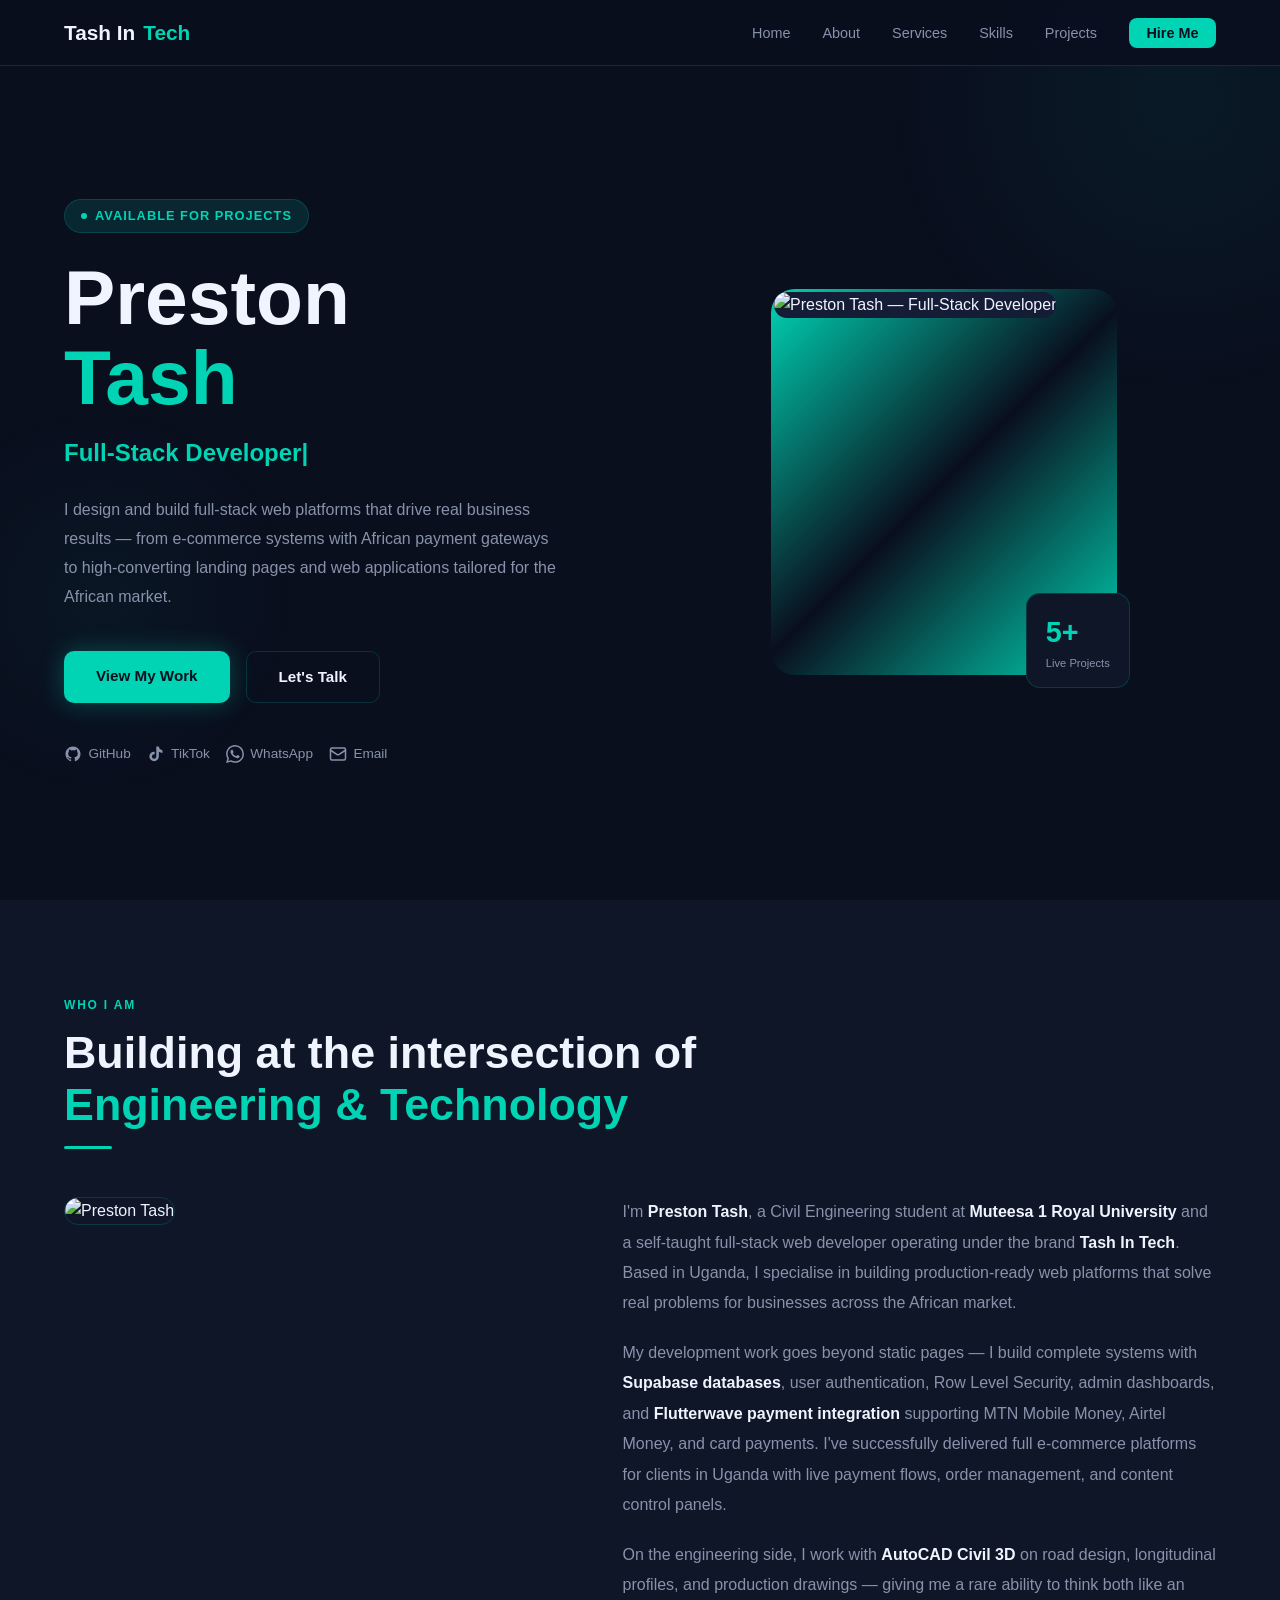
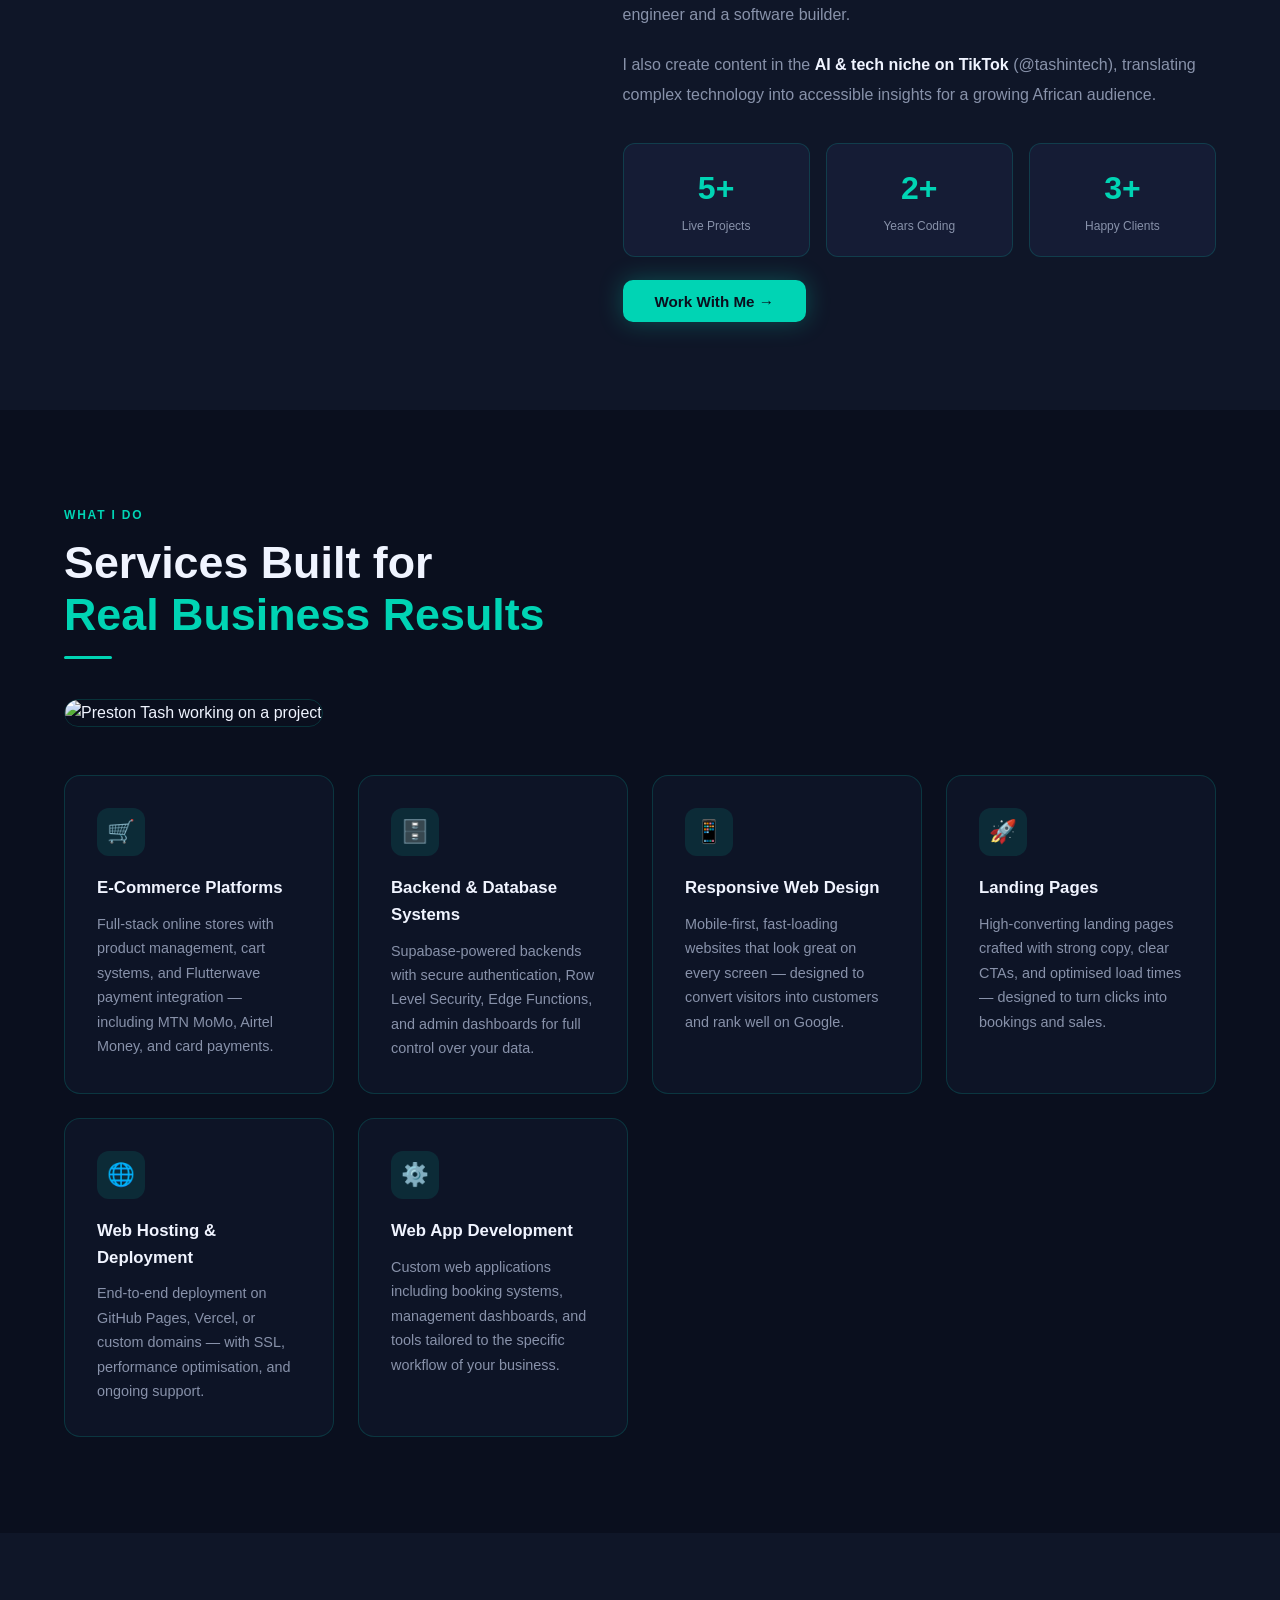
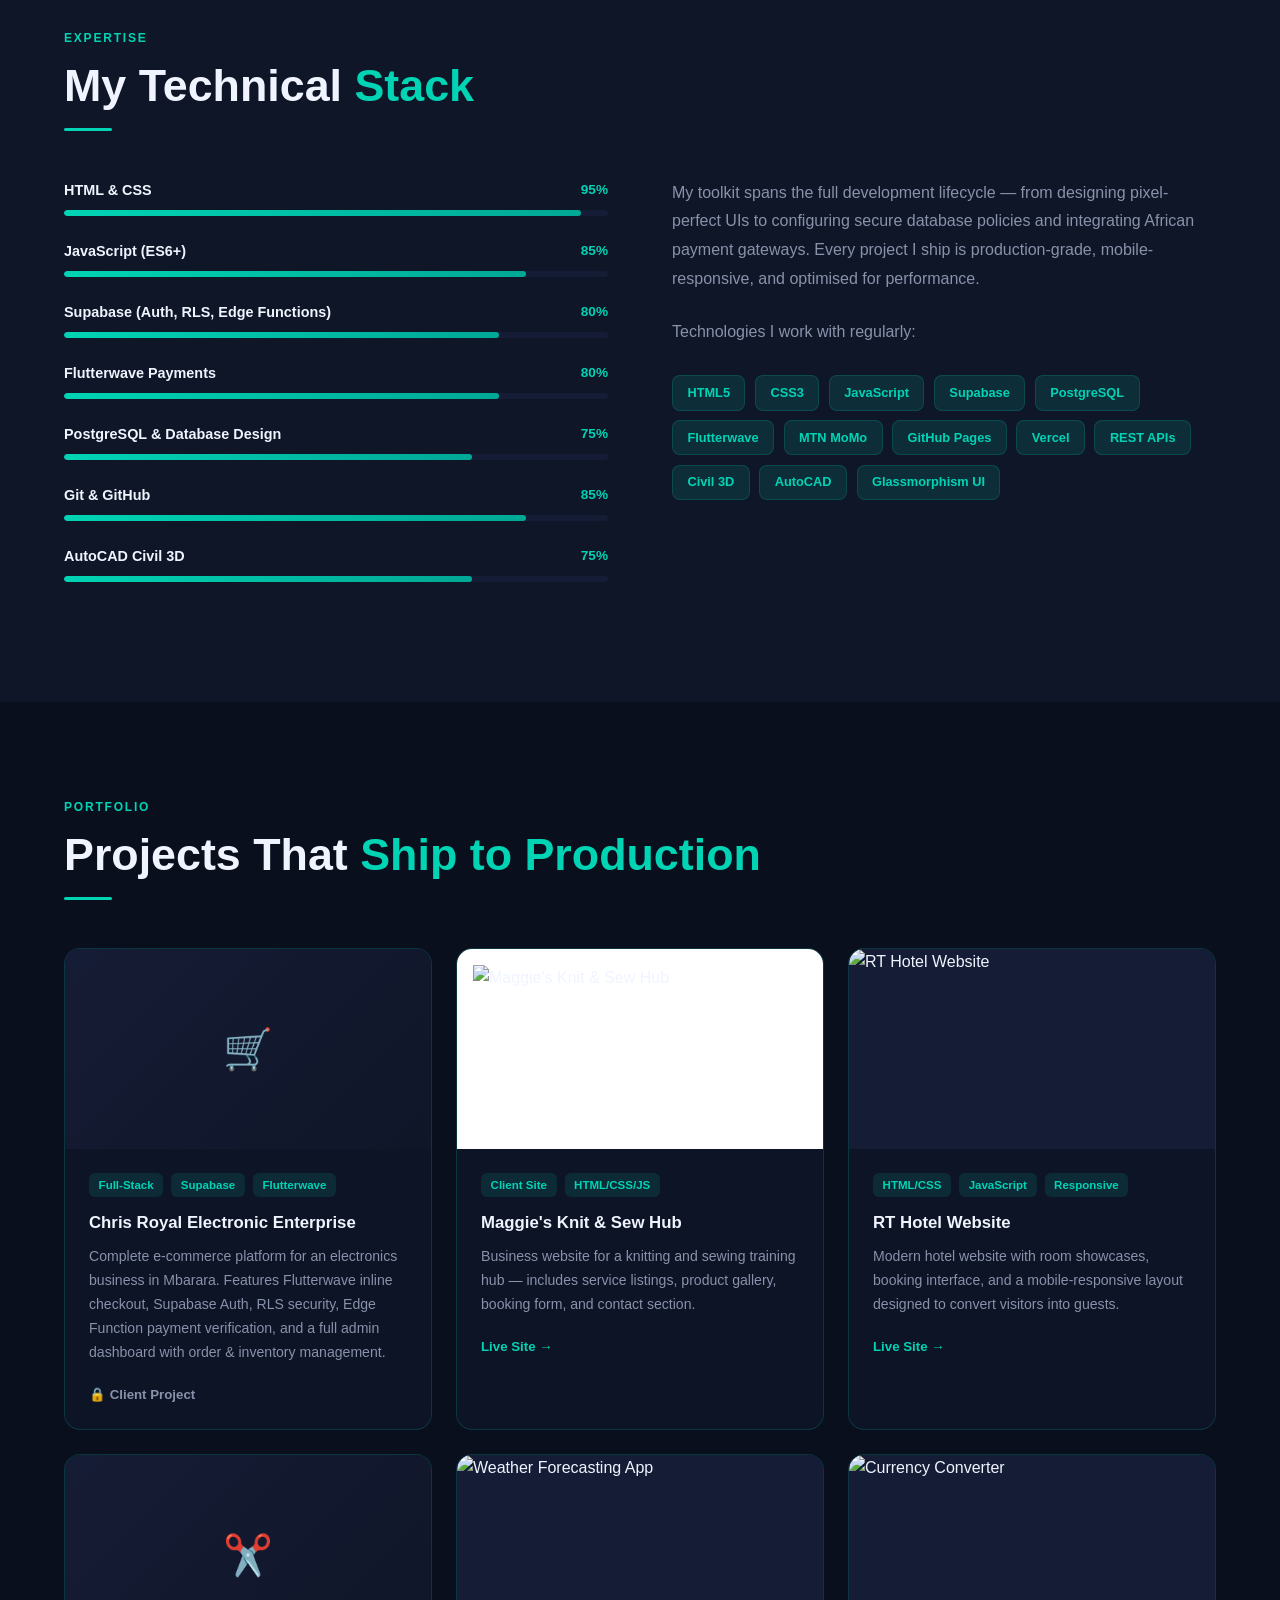
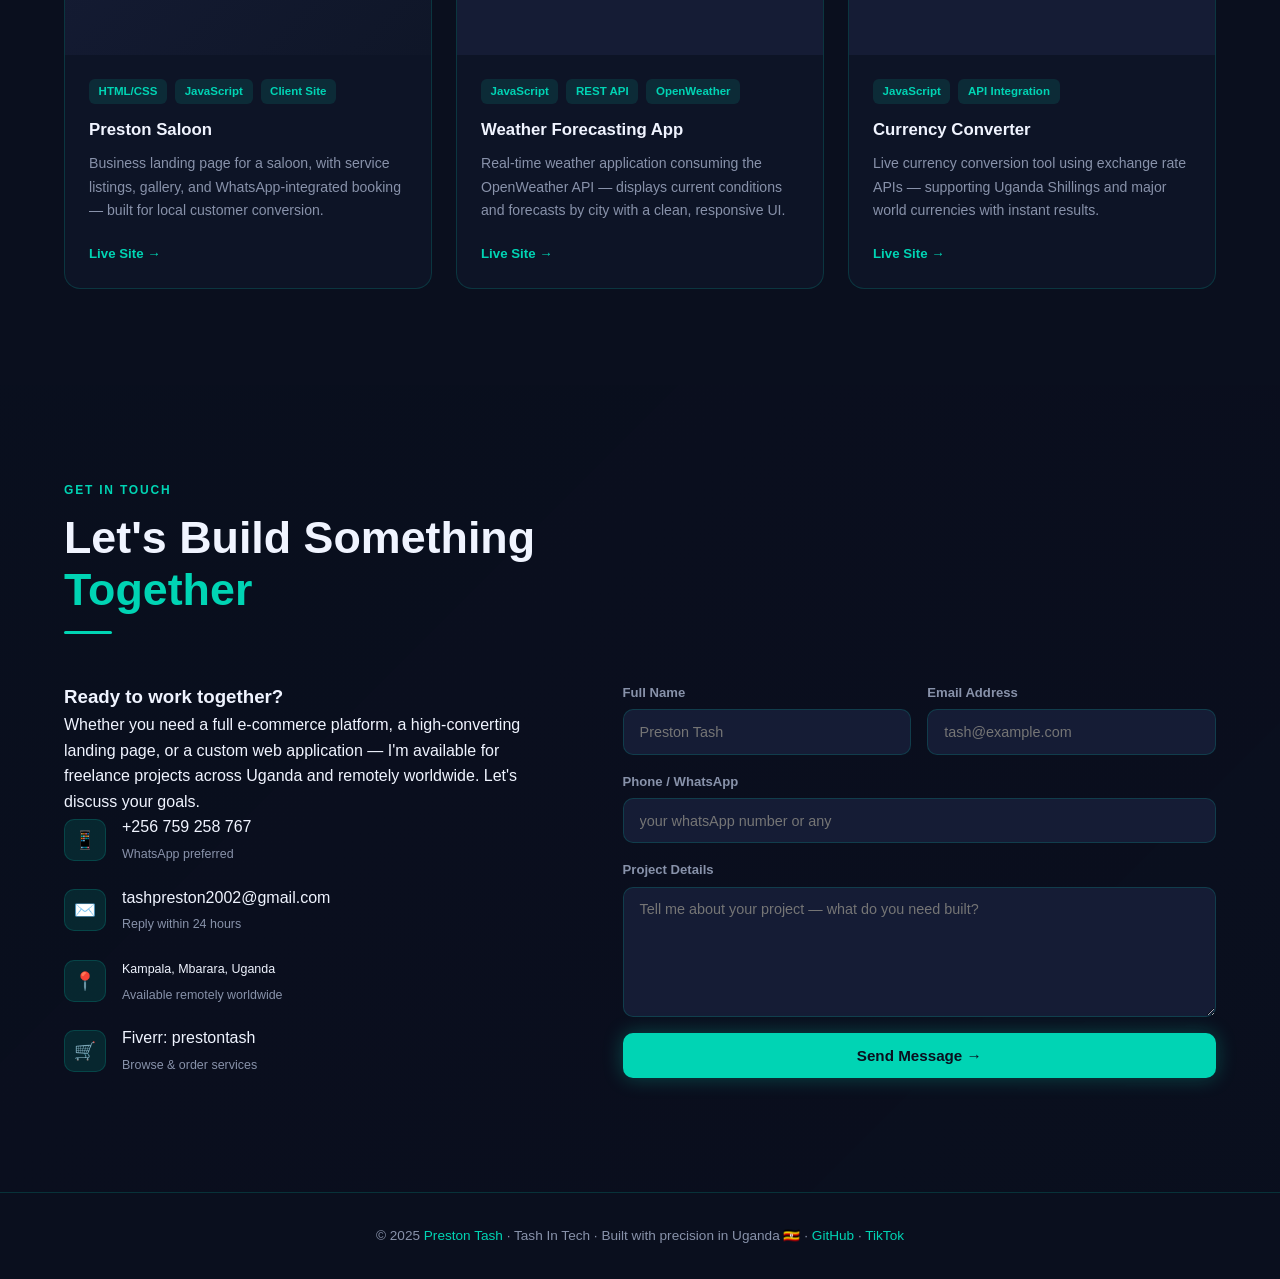
==== commit 04229e03: "Update print statement from 'Hello' to 'Goodbye'" ====
--- a/index.html
+++ b/index.html
@@ -3,6 +3,7 @@
 <head>
   <meta charset="UTF-8" />
   <meta name="viewport" content="width=device-width, initial-scale=1.0" />
+  <meta name="google-site-verification" content="CUMTxq_cuSboA-eKFhKb7RCOwYRVfsoyF2Ug8PT6H5I" />
   <meta name="description" content="Preston Tash — Full-Stack Web Developer & Civil Engineering Student based in Kampala, Uganda. I build e-commerce platforms, Supabase backends, and Flutterwave payment systems for African businesses." />
   <meta name="keywords" content="Preston Tash, TashInTech, Tash In Tech, web developer Uganda, full-stack developer Kampala, Supabase developer Uganda, Flutterwave integration Uganda, civil engineering Uganda, freelance web developer , website design Uganda" />
   <meta name="author" content="Preston Tash" />
@@ -546,7 +547,7 @@
 
 <!-- ── NAV ── -->
 <nav id="navbar">
-  <a href="#home" class="nav-logo">TashIn<span>Tech</span></a>
+  <a href="#home" class="nav-logo">Tash In<span>Tech</span></a>
   <ul class="nav-links">
     <li><a href="#home">Home</a></li>
     <li><a href="#about">About</a></li>
@@ -952,7 +953,7 @@
         <div class="contact-item">
           <div class="contact-icon">📍</div>
           <div>
-            <span style="color:var(--white); font-weight:500;">Mbarara, Uganda</span><br>
+            <span style="color:var(--white); font-weight:500;">Kampala, Mbarara, Uganda</span><br>
             <span>Available remotely worldwide</span>
           </div>
         </div>
@@ -1079,4 +1080,4 @@
   }
 </script>
 </body>
-</html>+</html>
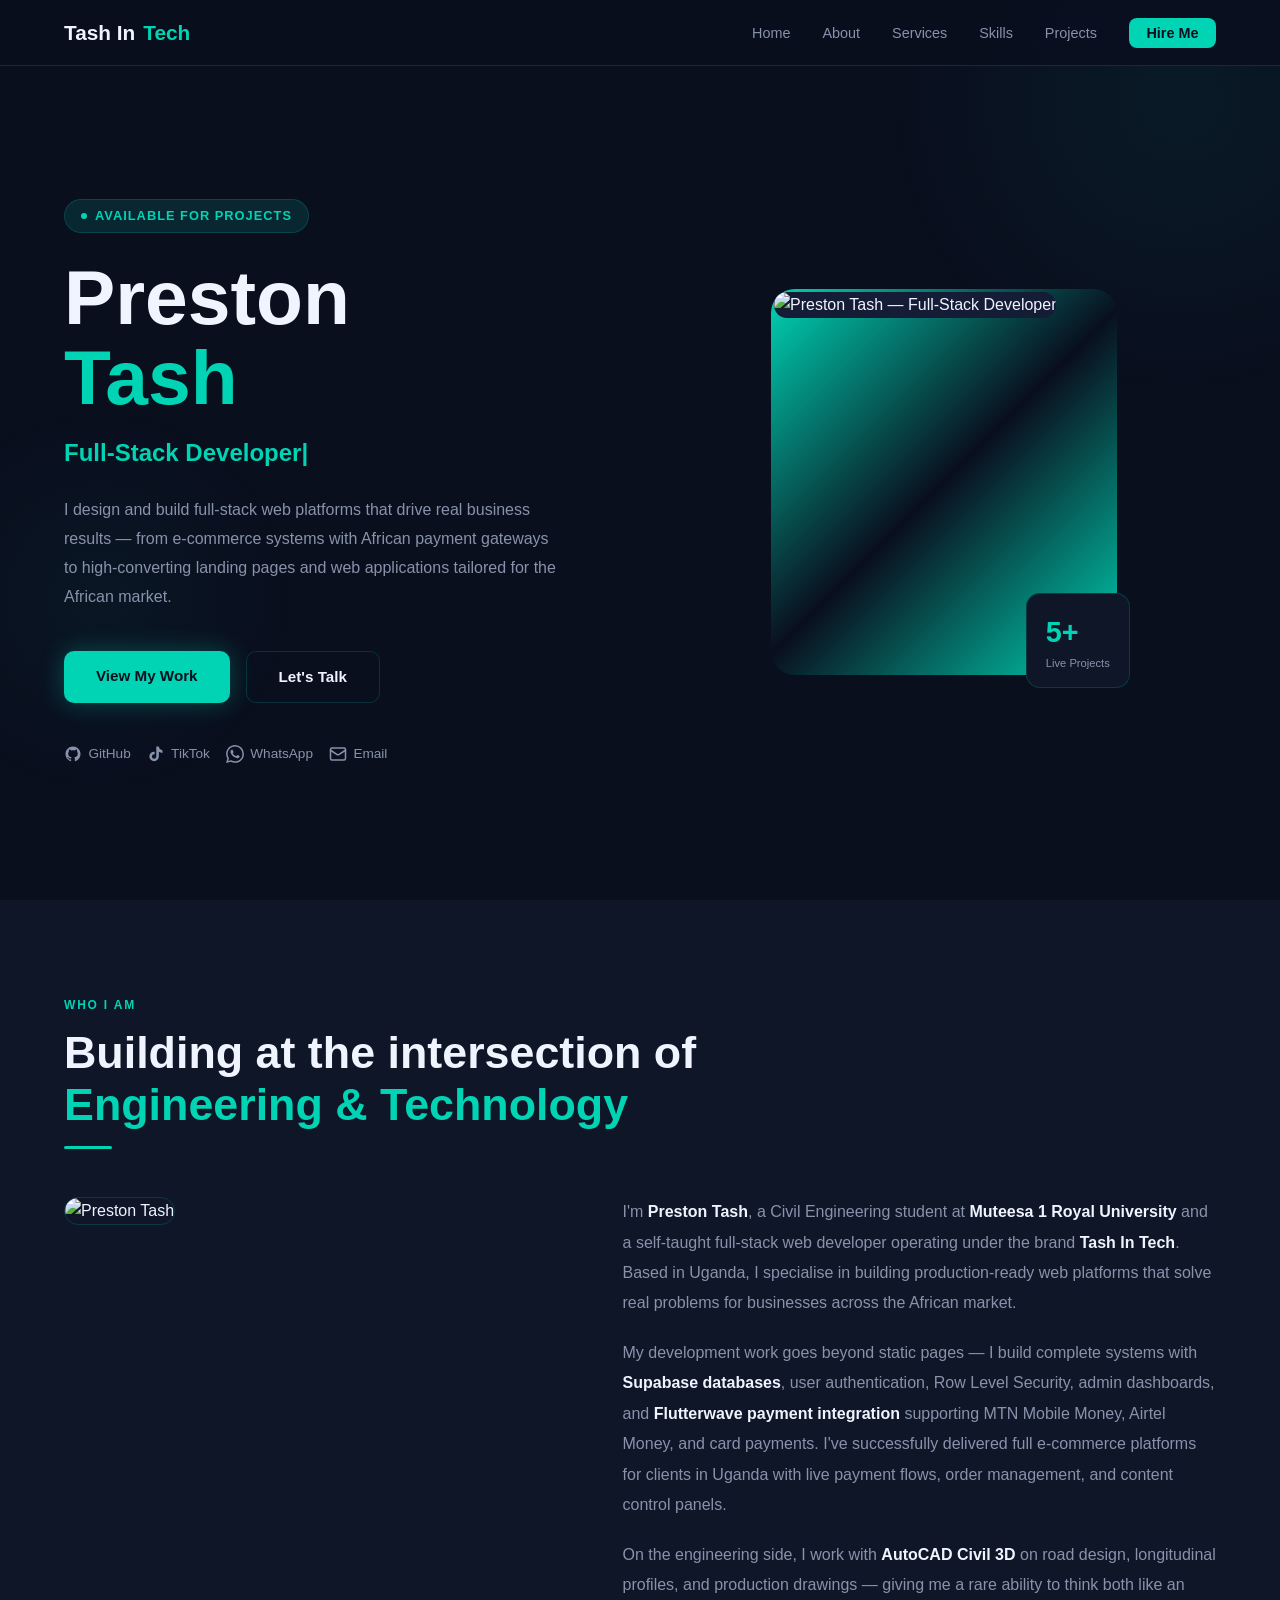
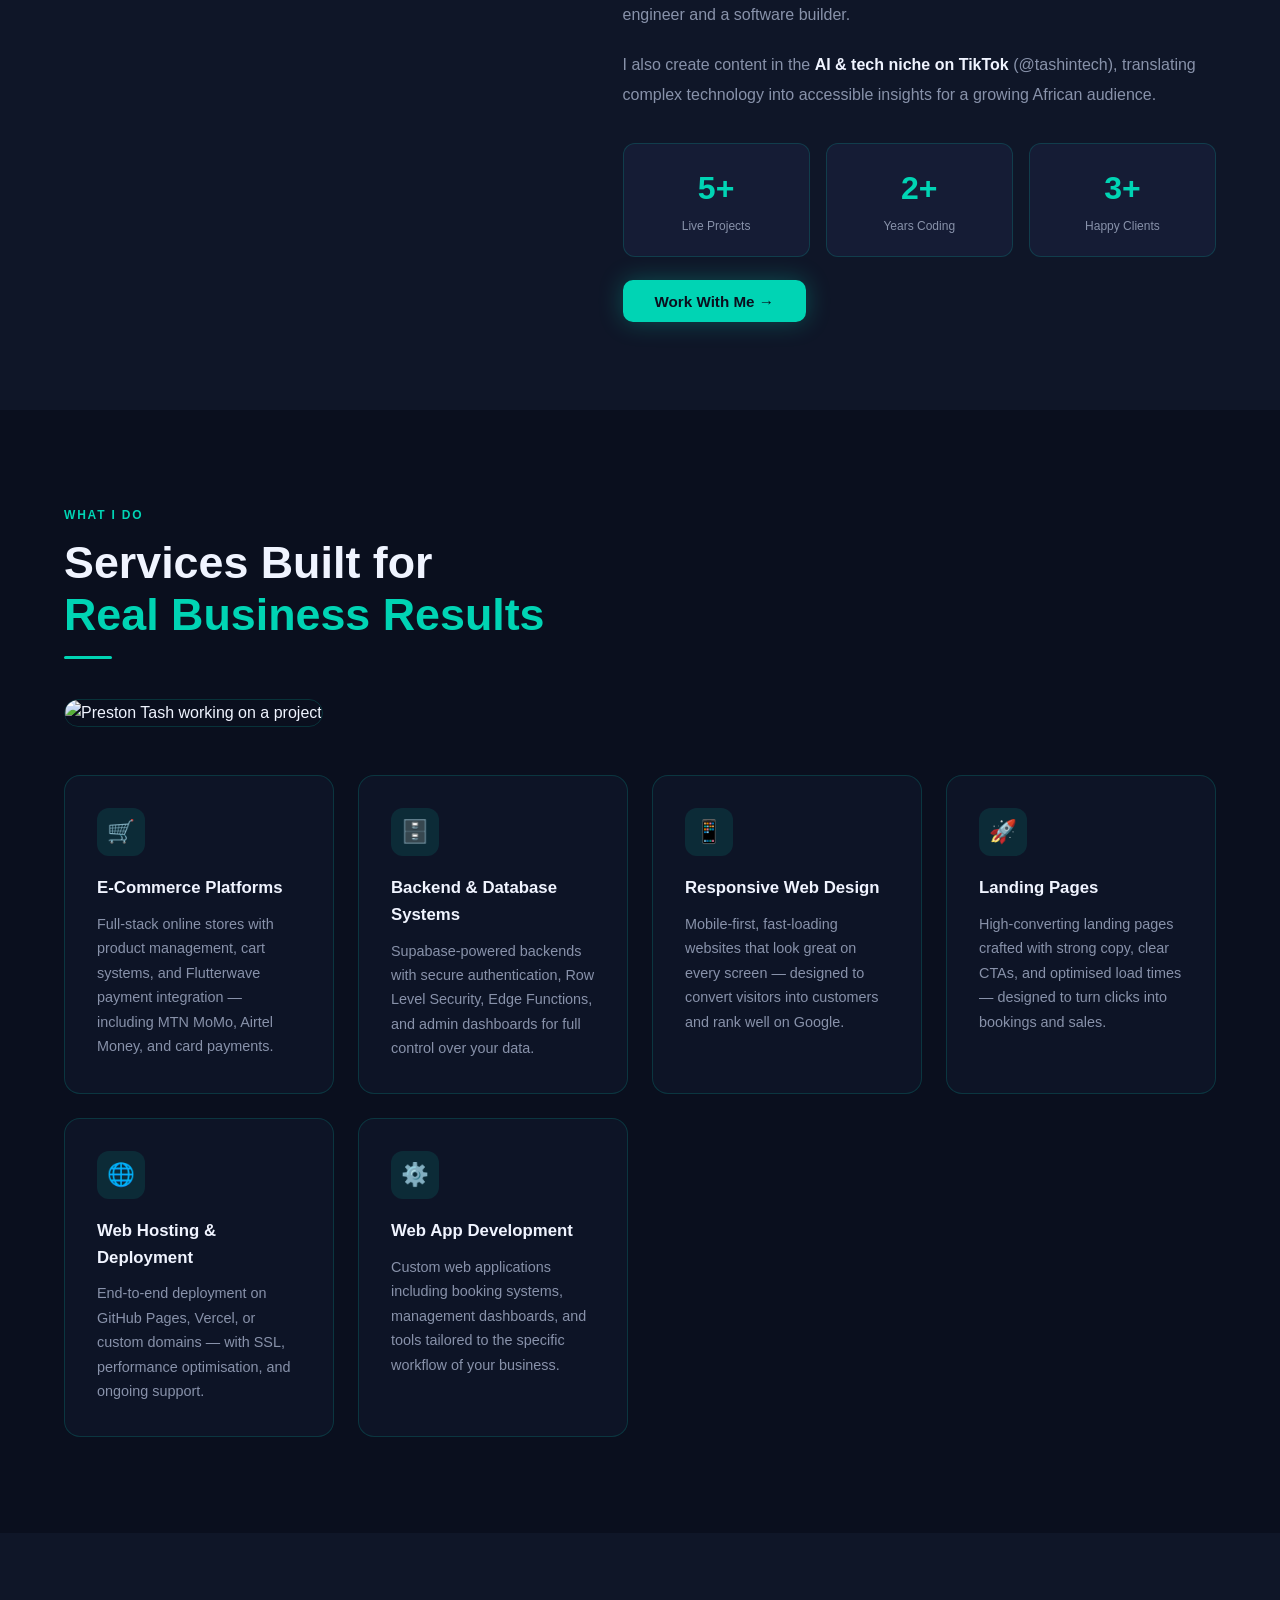
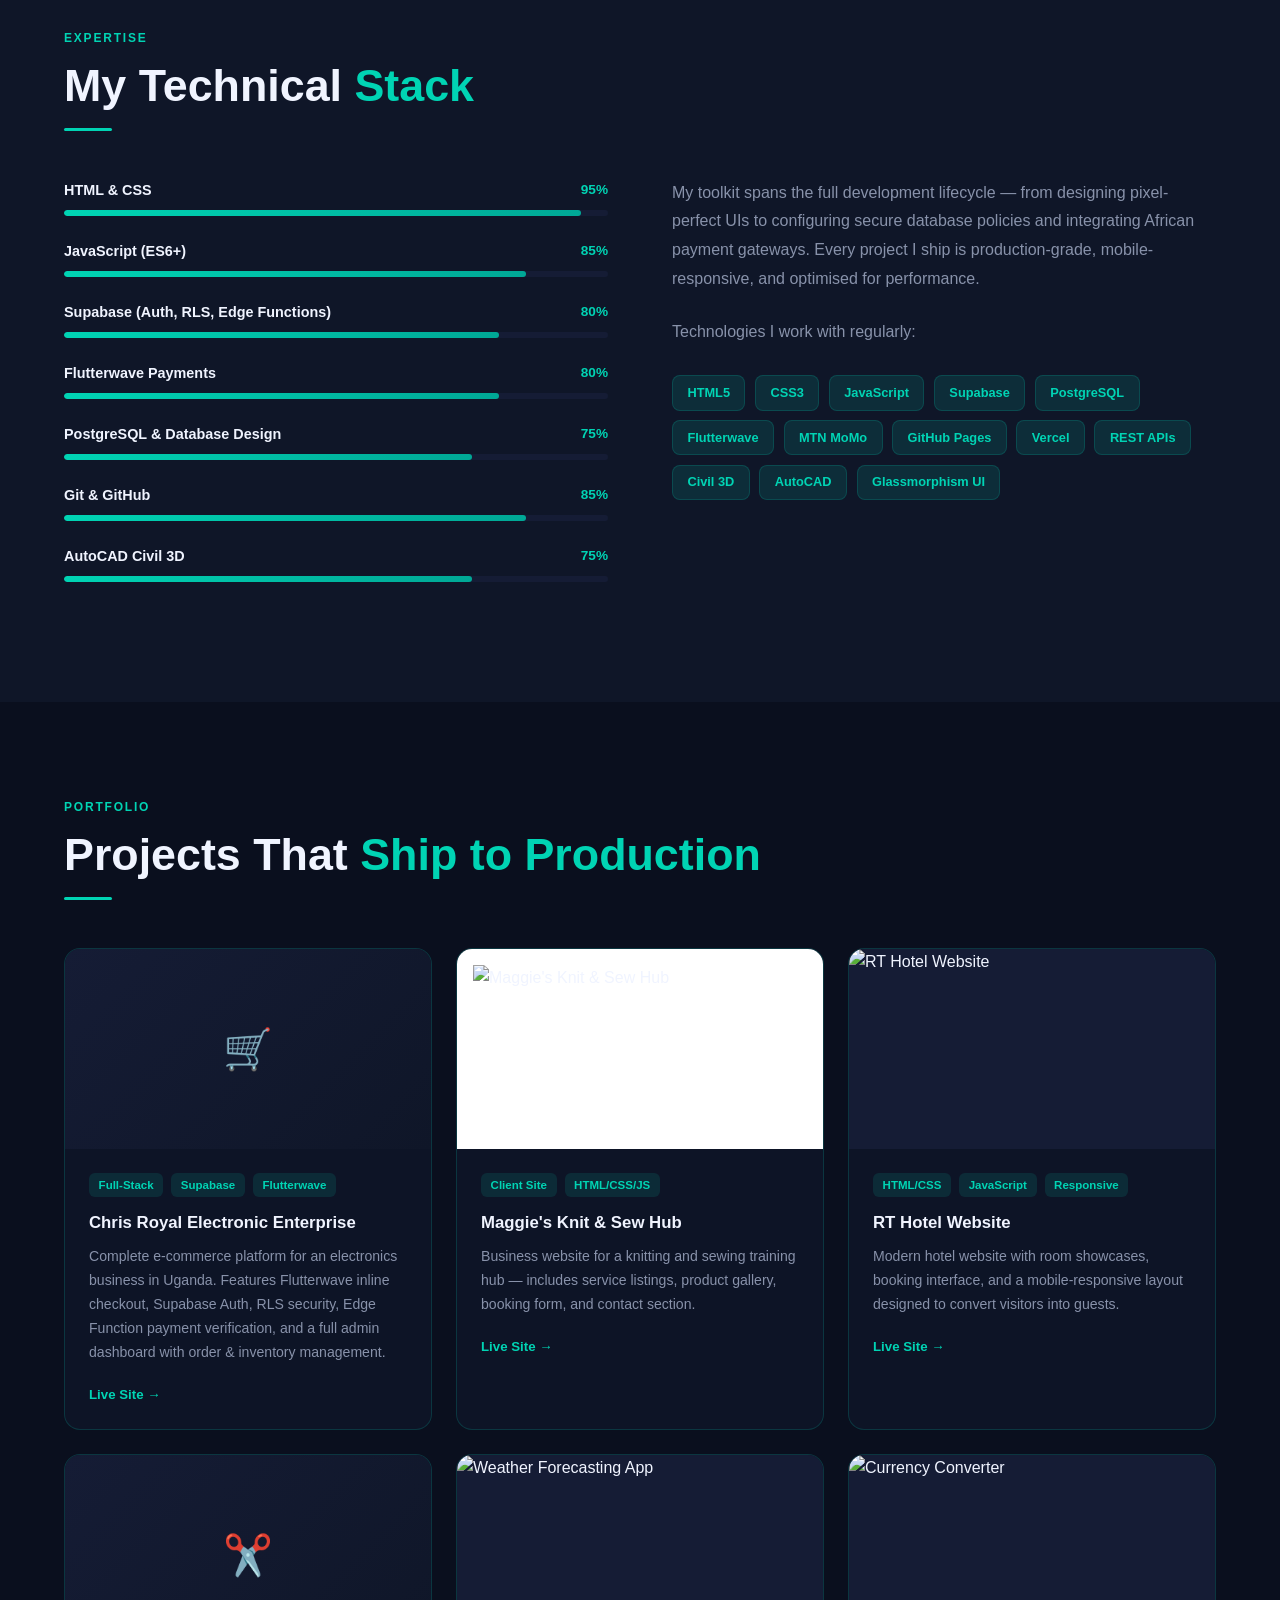
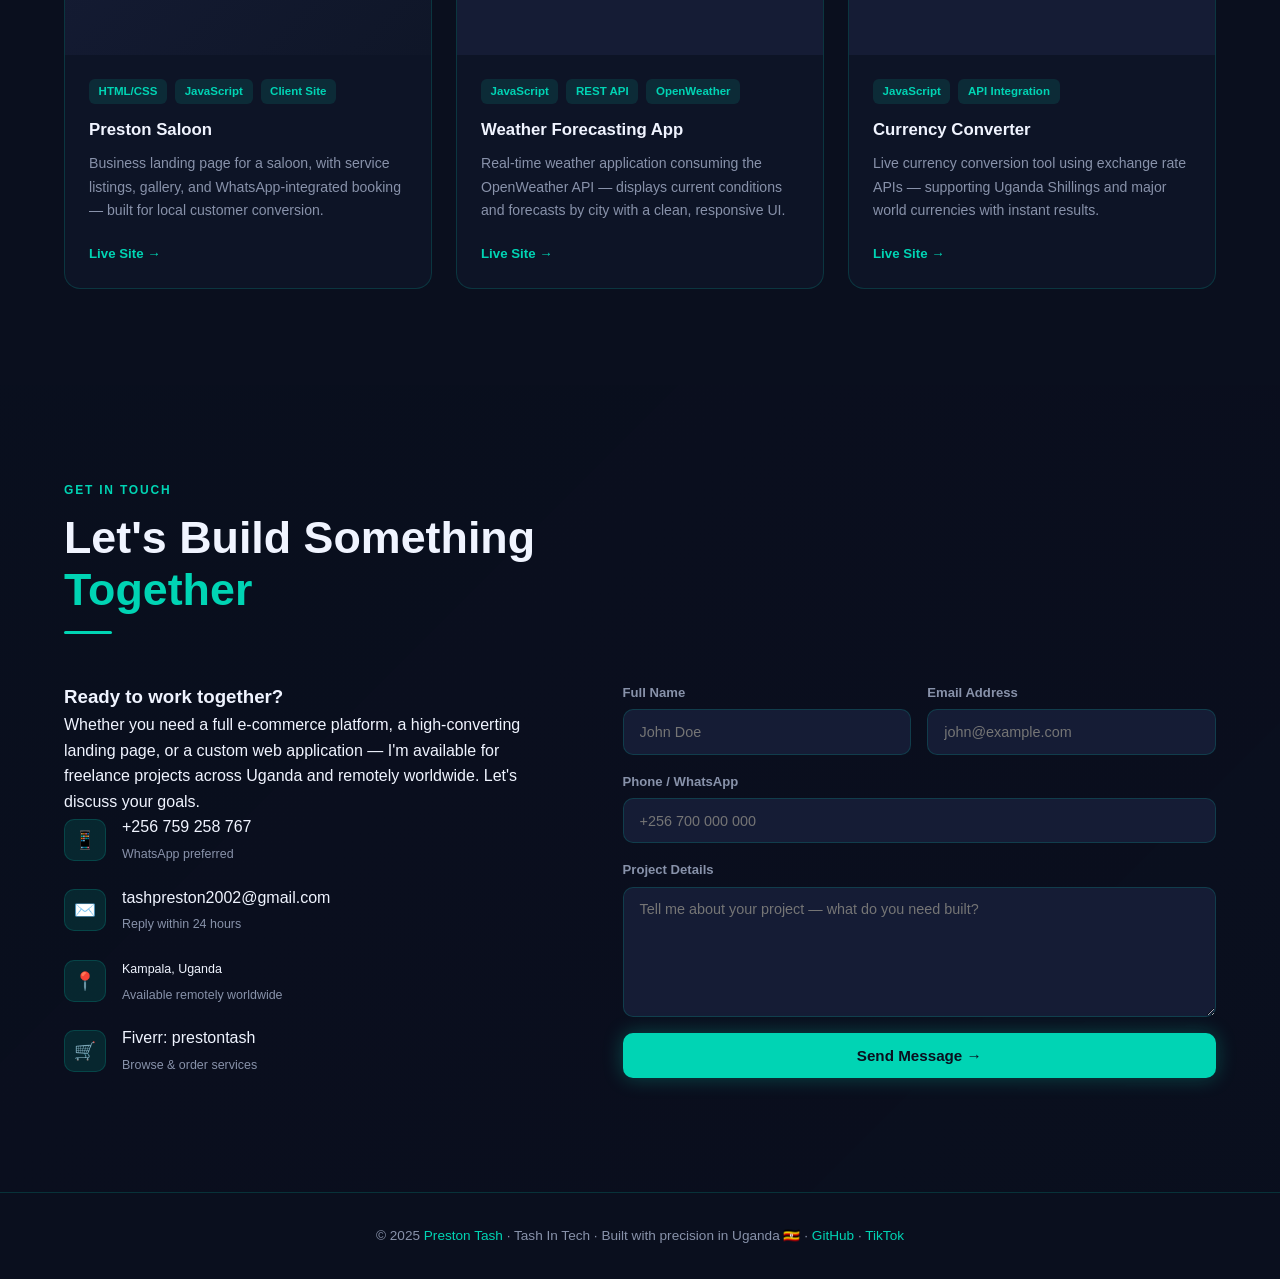
==== commit 04b0c836: "Update the word 'Hello' to 'Goodbye'" ====
--- a/index.html
+++ b/index.html
@@ -3,9 +3,8 @@
 <head>
   <meta charset="UTF-8" />
   <meta name="viewport" content="width=device-width, initial-scale=1.0" />
-  <meta name="google-site-verification" content="CUMTxq_cuSboA-eKFhKb7RCOwYRVfsoyF2Ug8PT6H5I" />
   <meta name="description" content="Preston Tash — Full-Stack Web Developer & Civil Engineering Student based in Kampala, Uganda. I build e-commerce platforms, Supabase backends, and Flutterwave payment systems for African businesses." />
-  <meta name="keywords" content="Preston Tash, TashInTech, Tash In Tech, web developer Uganda, full-stack developer Kampala, Supabase developer Uganda, Flutterwave integration Uganda, civil engineering Uganda, freelance web developer , website design Uganda" />
+  <meta name="keywords" content="Preston Tash, TashInTech, Tash In Tech, web developer Uganda, full-stack developer Kampala, Supabase developer Uganda, Flutterwave integration Uganda, civil engineering Uganda, freelance web developer Uganda, website design Uganda" />
   <meta name="author" content="Preston Tash" />
   <meta name="robots" content="index, follow" />
   <meta name="theme-color" content="#00D4B4" />
@@ -40,10 +39,10 @@
     "url": "https://portifolio.prestontash.com/",
     "image": "https://portifolio.prestontash.com/assets/prestontash.jpg",
     "jobTitle": "Full-Stack Web Developer",
-    "description": "Full-Stack Web Developer and Civil Engineering Student based in Mbarara, Uganda. Specialising in Supabase, Flutterwave payments, and e-commerce platforms for African businesses.",
+    "description": "Full-Stack Web Developer and Civil Engineering Student based in Kampala, Uganda. Specialising in Supabase, Flutterwave payments, and e-commerce platforms for African businesses.",
     "address": {
       "@type": "PostalAddress",
-      "addressLocality": "Mbarara",
+      "addressLocality": "Kampala",
       "addressCountry": "UG"
     },
     "sameAs": [
@@ -88,8 +87,8 @@
       --border: rgba(0,212,180,0.18);
       --card: rgba(15,22,40,0.85);
       --radius: 16px;
-      --font-display: 'poppins', sans-serif;
-      --font-body: 'poppins',sans-serif;
+      --font-display: 'Syne', sans-serif;
+      --font-body: 'Inter', sans-serif;
     }
 
     html { scroll-behavior: smooth; }
@@ -827,9 +826,9 @@
             <span class="project-tag">Flutterwave</span>
           </div>
           <h3>Chris Royal Electronic Enterprise</h3>
-          <p>Complete e-commerce platform for an electronics business in Mbarara. Features Flutterwave inline checkout, Supabase Auth, RLS security, Edge Function payment verification, and a full admin dashboard with order & inventory management.</p>
+          <p>Complete e-commerce platform for an electronics business in Uganda. Features Flutterwave inline checkout, Supabase Auth, RLS security, Edge Function payment verification, and a full admin dashboard with order & inventory management.</p>
           <div class="project-links">
-            <span class="proj-link" style="color:var(--muted); cursor:default;">🔒 Client Project</span>
+            <a href="https://chris-royal-electronic-entreprise.vercel.app" target="_blank" rel="noopener" class="proj-link">Live Site →</a>
           </div>
         </div>
       </div>
@@ -953,7 +952,7 @@
         <div class="contact-item">
           <div class="contact-icon">📍</div>
           <div>
-            <span style="color:var(--white); font-weight:500;">Kampala, Mbarara, Uganda</span><br>
+            <span style="color:var(--white); font-weight:500;">Kampala, Uganda</span><br>
             <span>Available remotely worldwide</span>
           </div>
         </div>
@@ -971,16 +970,16 @@
           <div class="form-row">
             <div class="form-group">
               <label for="fname">Full Name</label>
-              <input type="text" id="fname" name="name" placeholder="Preston Tash" required />
+              <input type="text" id="fname" name="name" placeholder="John Doe" required />
             </div>
             <div class="form-group">
               <label for="femail">Email Address</label>
-              <input type="email" id="femail" name="email" placeholder="tash@example.com" required />
+              <input type="email" id="femail" name="email" placeholder="john@example.com" required />
             </div>
           </div>
           <div class="form-group">
             <label for="fphone">Phone / WhatsApp</label>
-            <input type="tel" id="fphone" name="phone" placeholder="your whatsApp number or any " />
+            <input type="tel" id="fphone" name="phone" placeholder="+256 700 000 000" />
           </div>
           <div class="form-group">
             <label for="fmsg">Project Details</label>
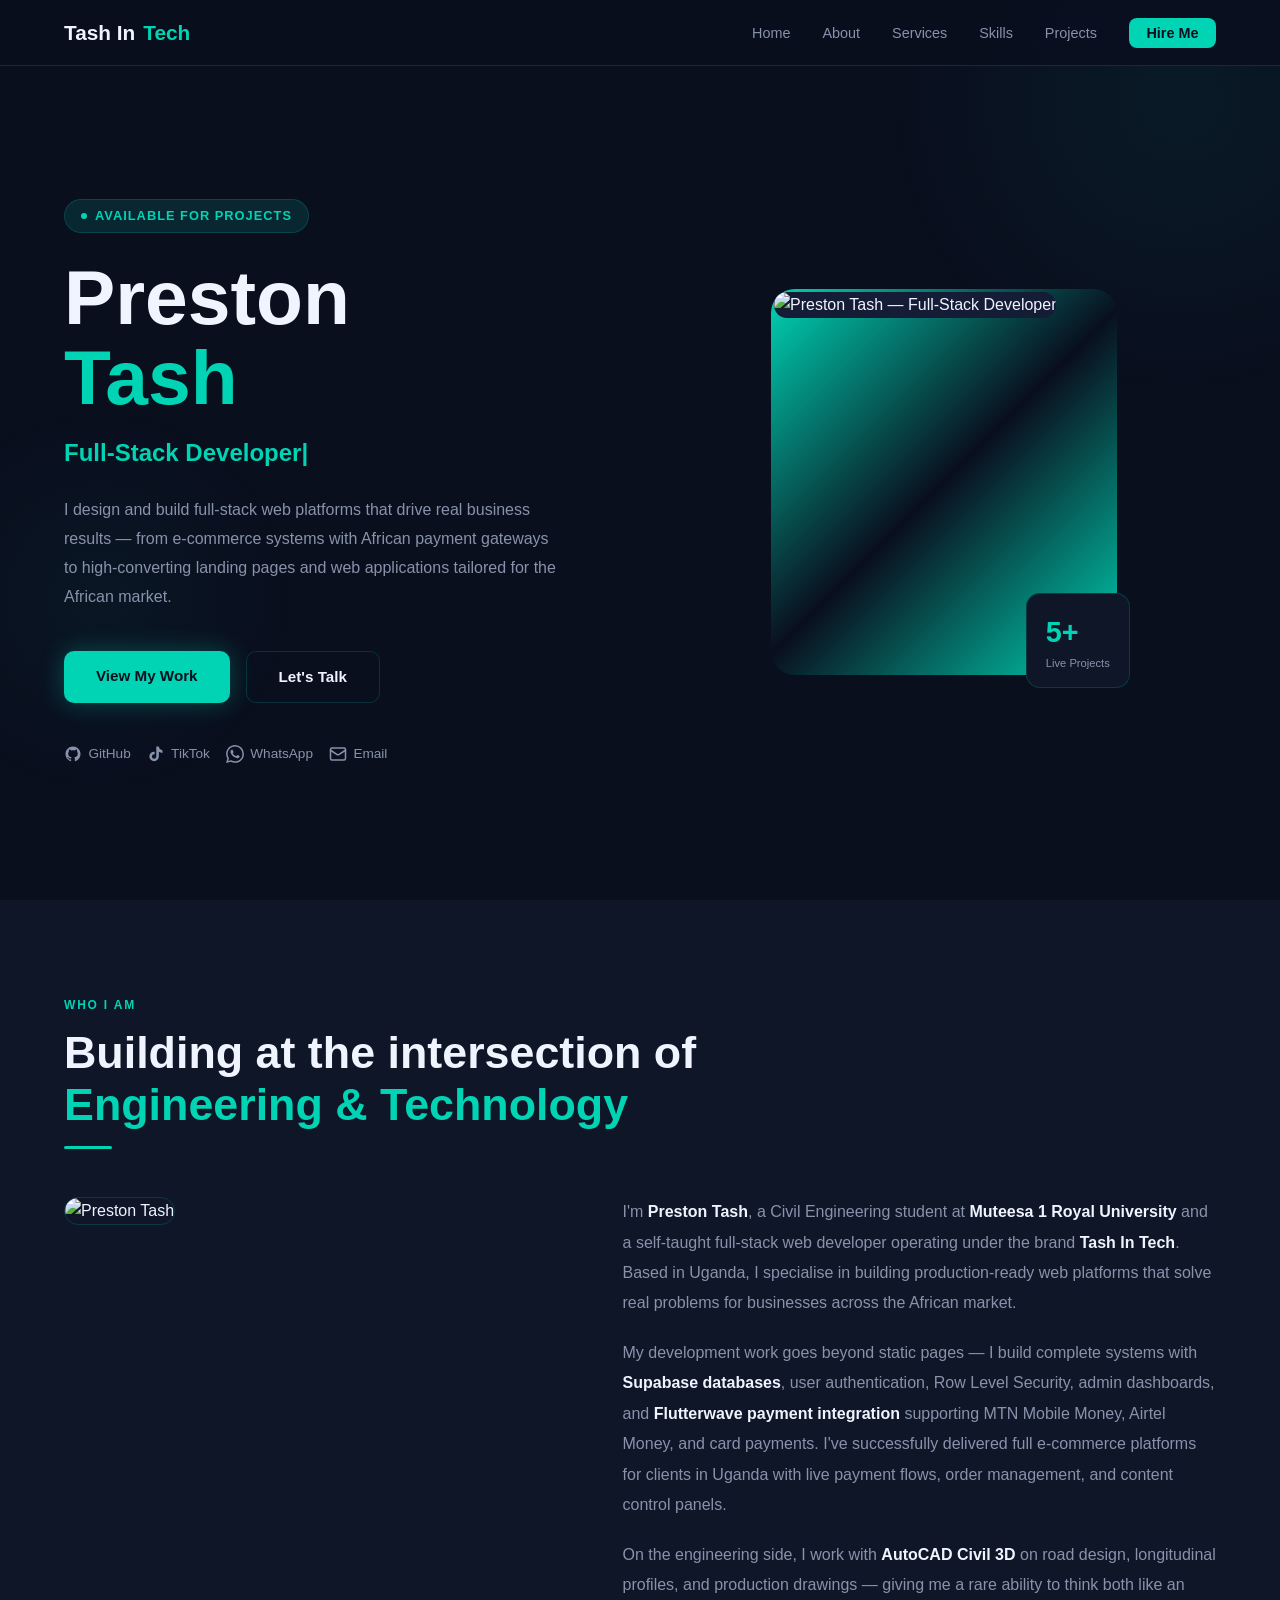
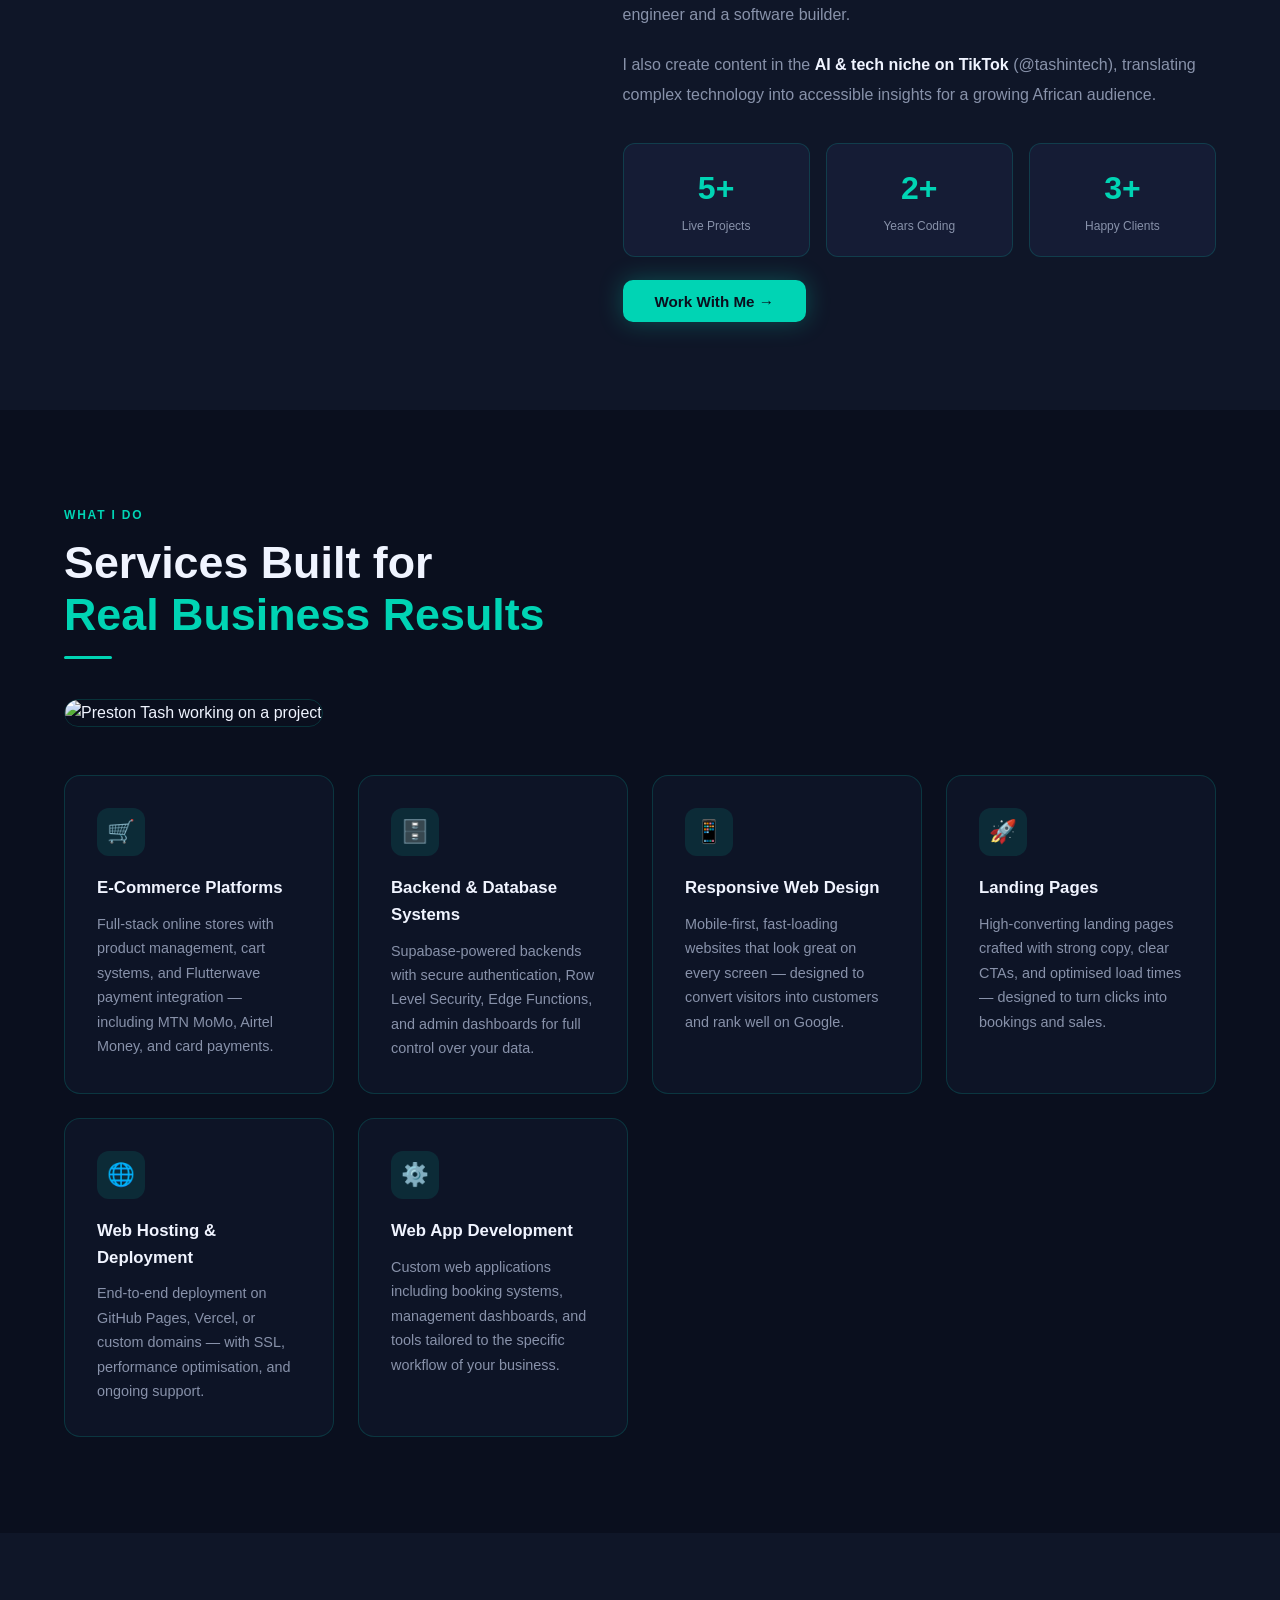
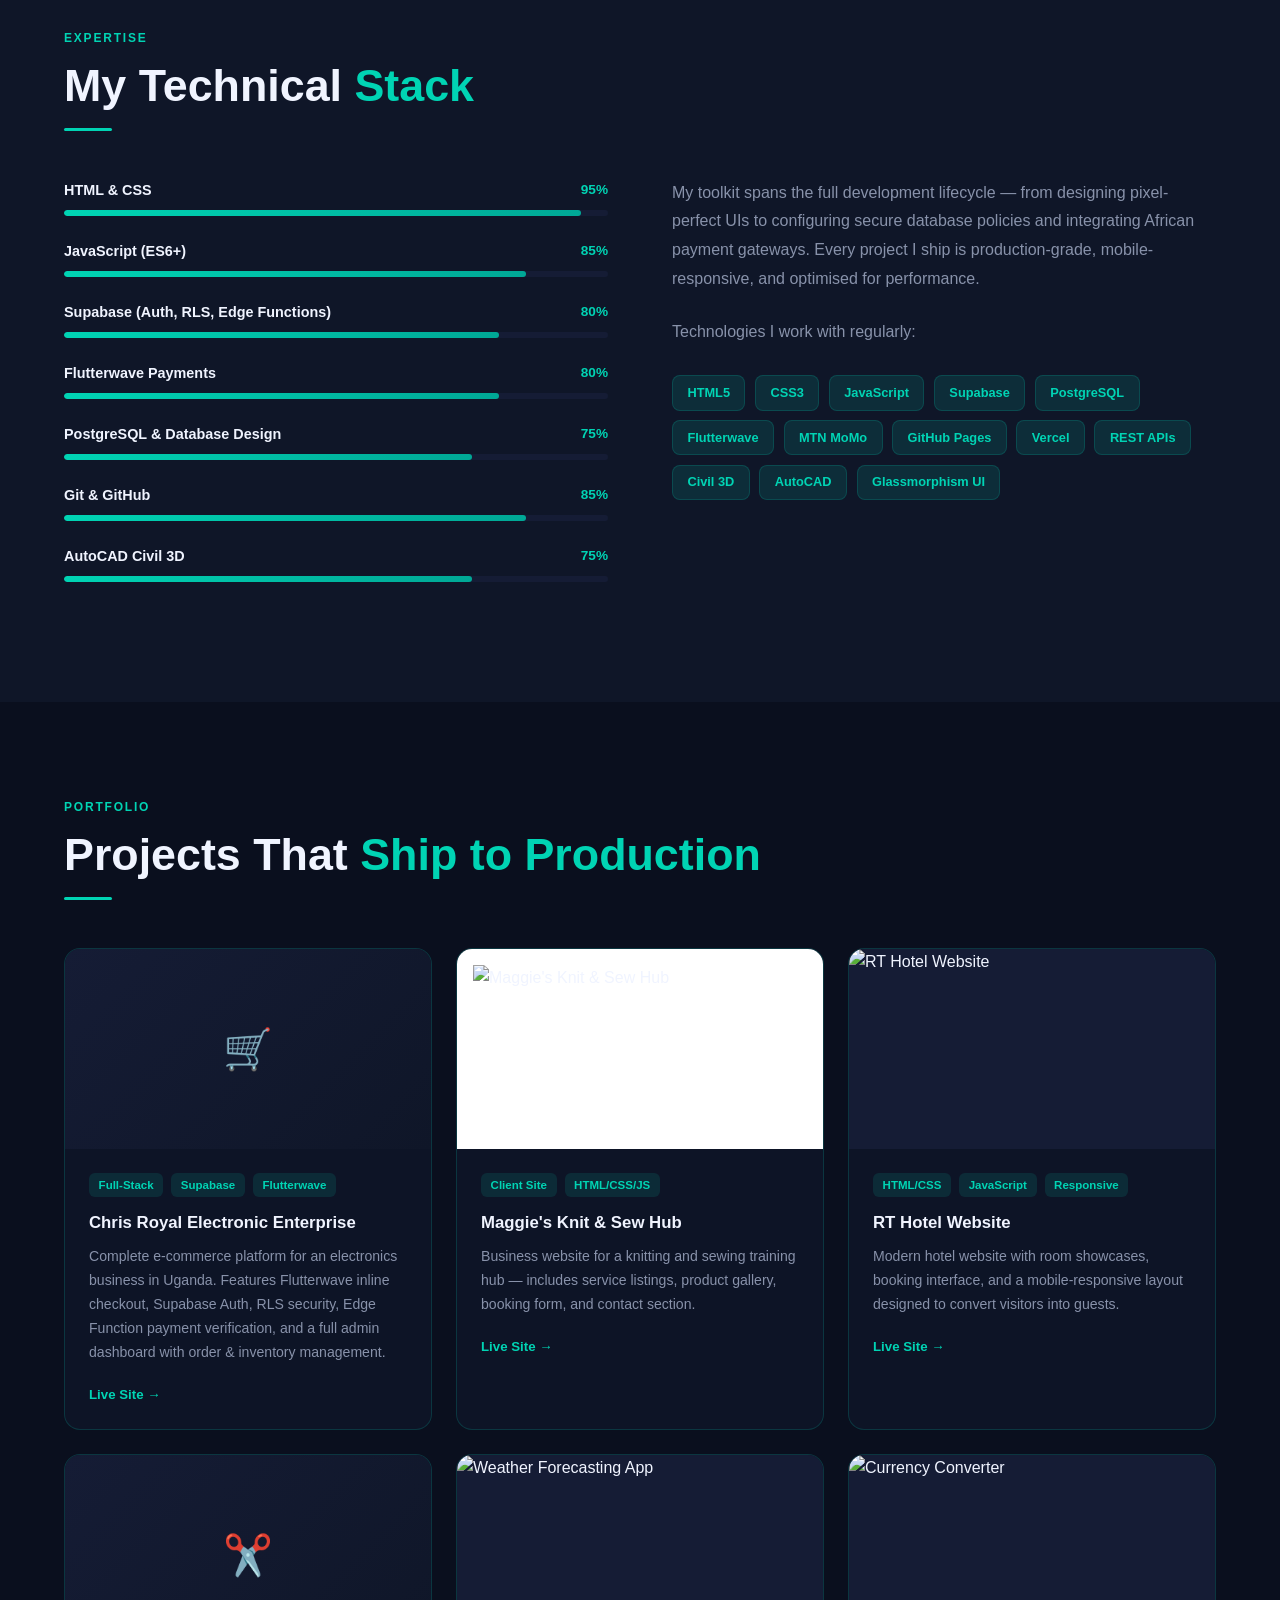
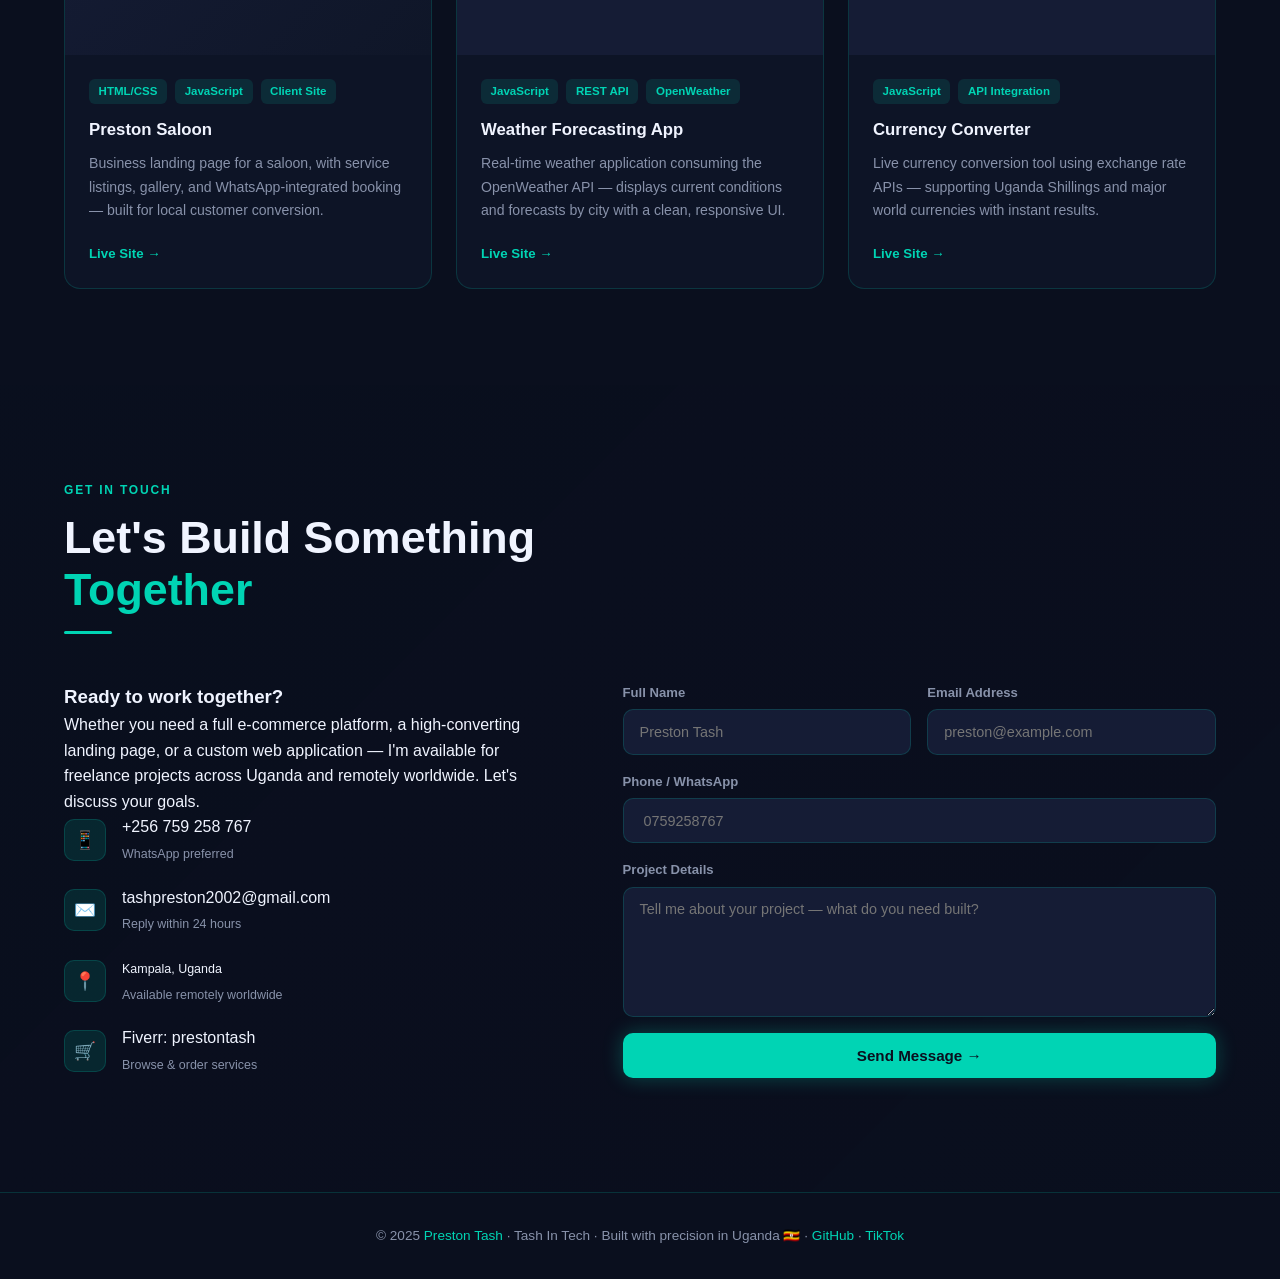
==== commit 22b3bade: "Update print statement from 'Hello' to 'Goodbye'" ====
--- a/index.html
+++ b/index.html
@@ -87,7 +87,7 @@
       --border: rgba(0,212,180,0.18);
       --card: rgba(15,22,40,0.85);
       --radius: 16px;
-      --font-display: 'Syne', sans-serif;
+      --font-display: 'poppins', sans-serif;
       --font-body: 'Inter', sans-serif;
     }
 
@@ -970,16 +970,16 @@
           <div class="form-row">
             <div class="form-group">
               <label for="fname">Full Name</label>
-              <input type="text" id="fname" name="name" placeholder="John Doe" required />
+              <input type="text" id="fname" name="name" placeholder="Preston Tash" required />
             </div>
             <div class="form-group">
               <label for="femail">Email Address</label>
-              <input type="email" id="femail" name="email" placeholder="john@example.com" required />
+              <input type="email" id="femail" name="email" placeholder="preston@example.com" required />
             </div>
           </div>
           <div class="form-group">
             <label for="fphone">Phone / WhatsApp</label>
-            <input type="tel" id="fphone" name="phone" placeholder="+256 700 000 000" />
+            <input type="tel" id="fphone" name="phone" placeholder=" 0759258767" />
           </div>
           <div class="form-group">
             <label for="fmsg">Project Details</label>
